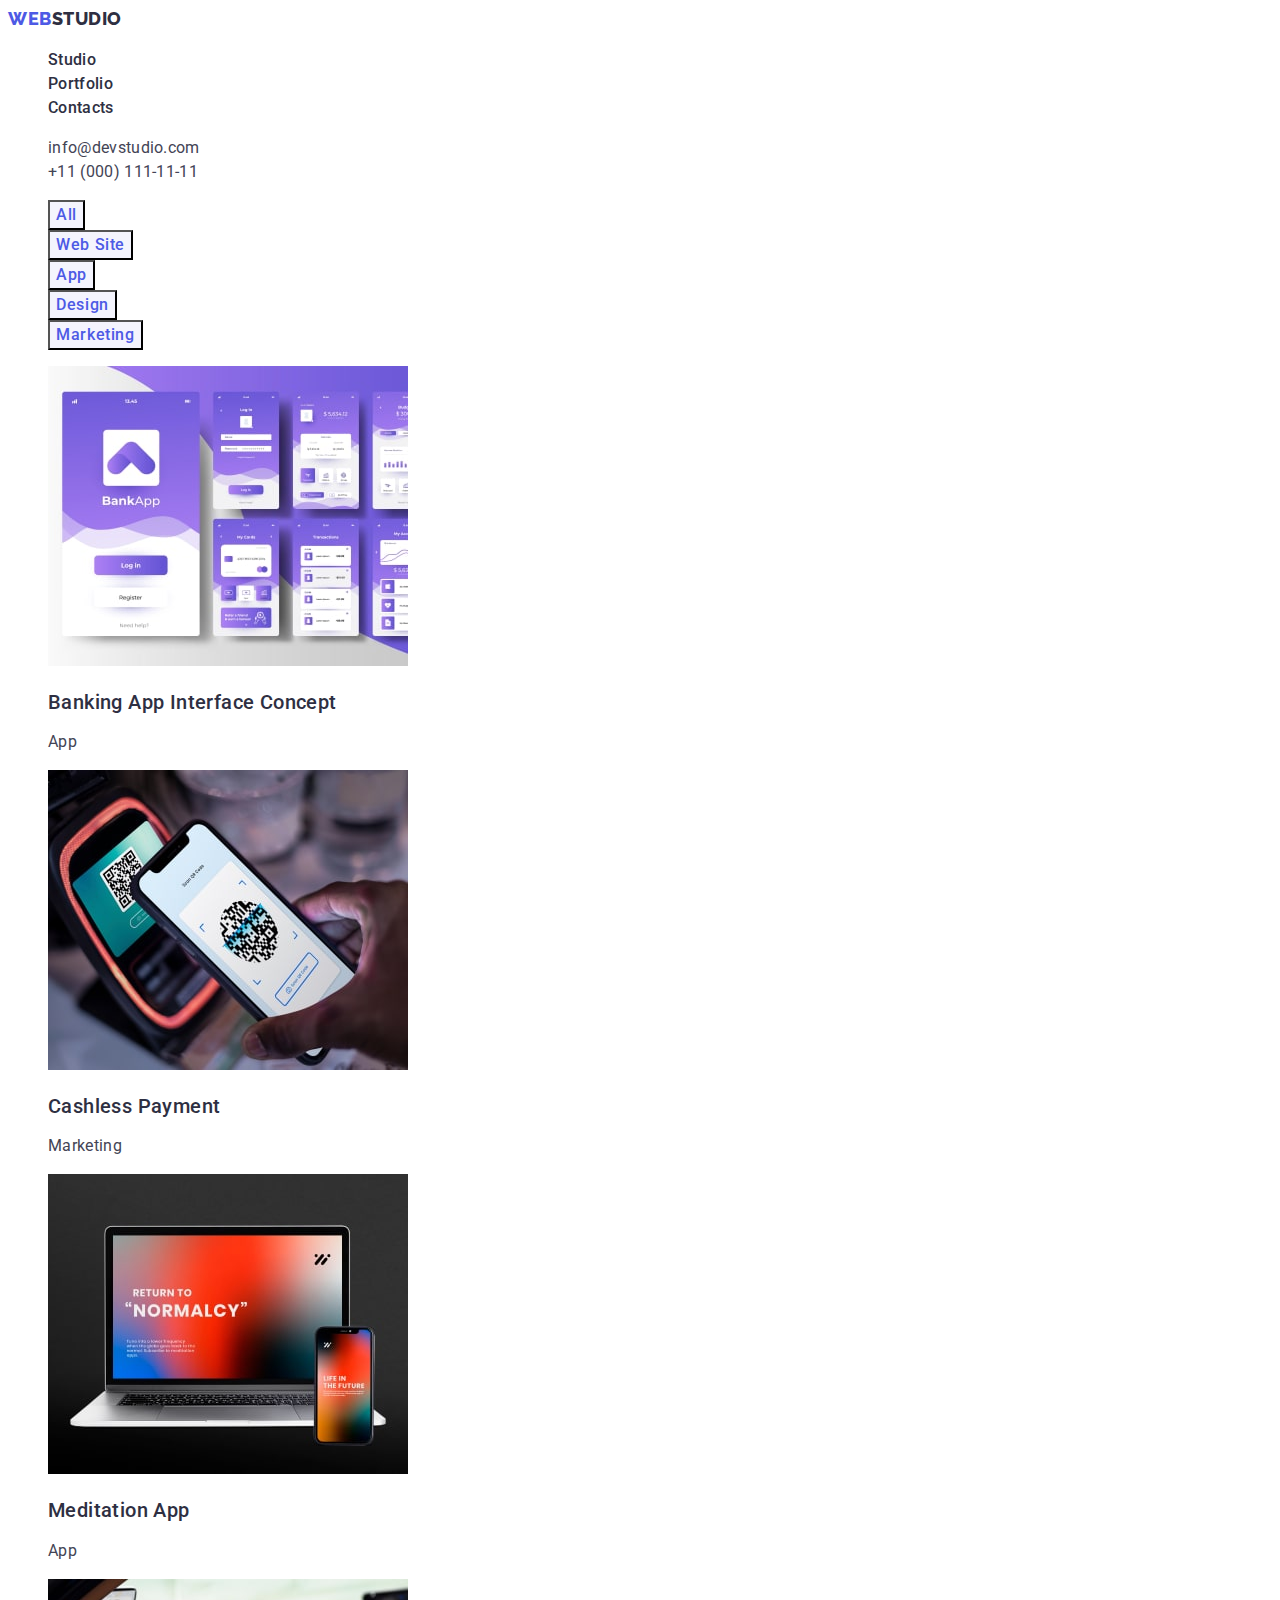
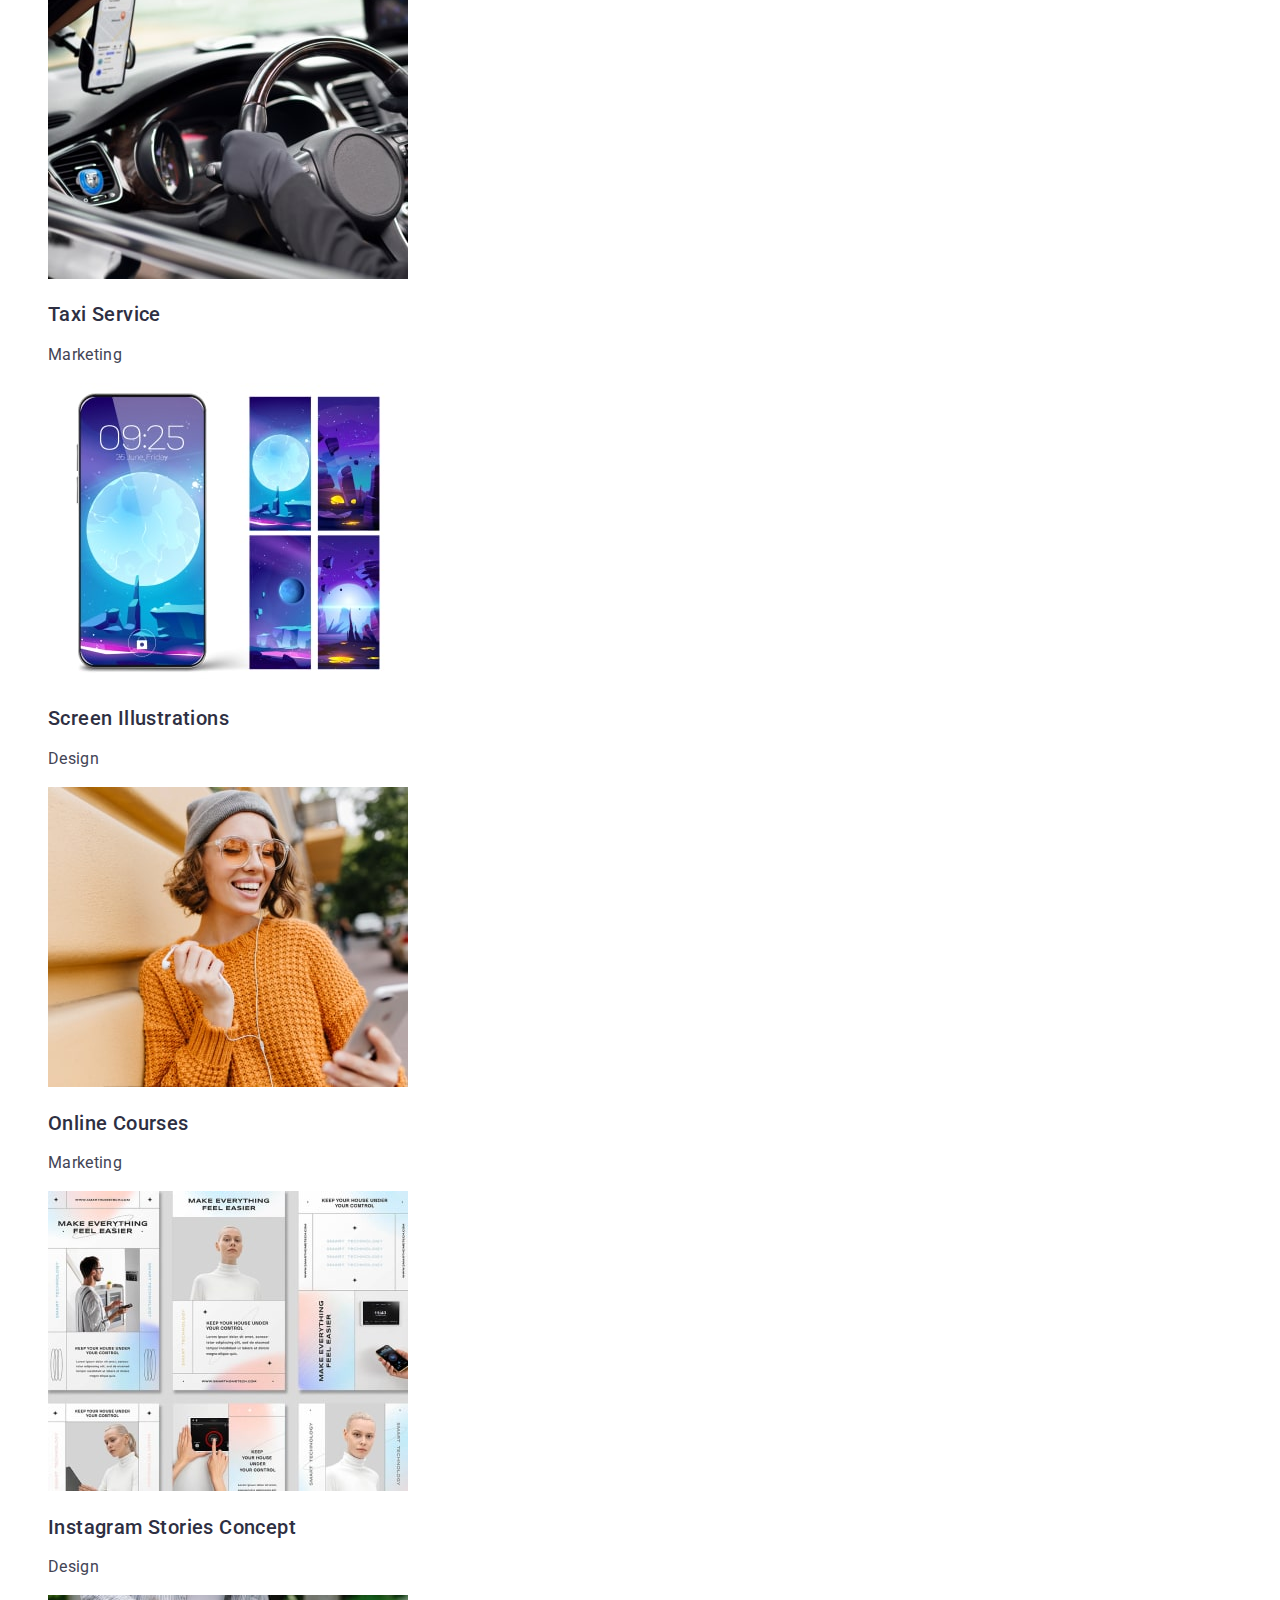
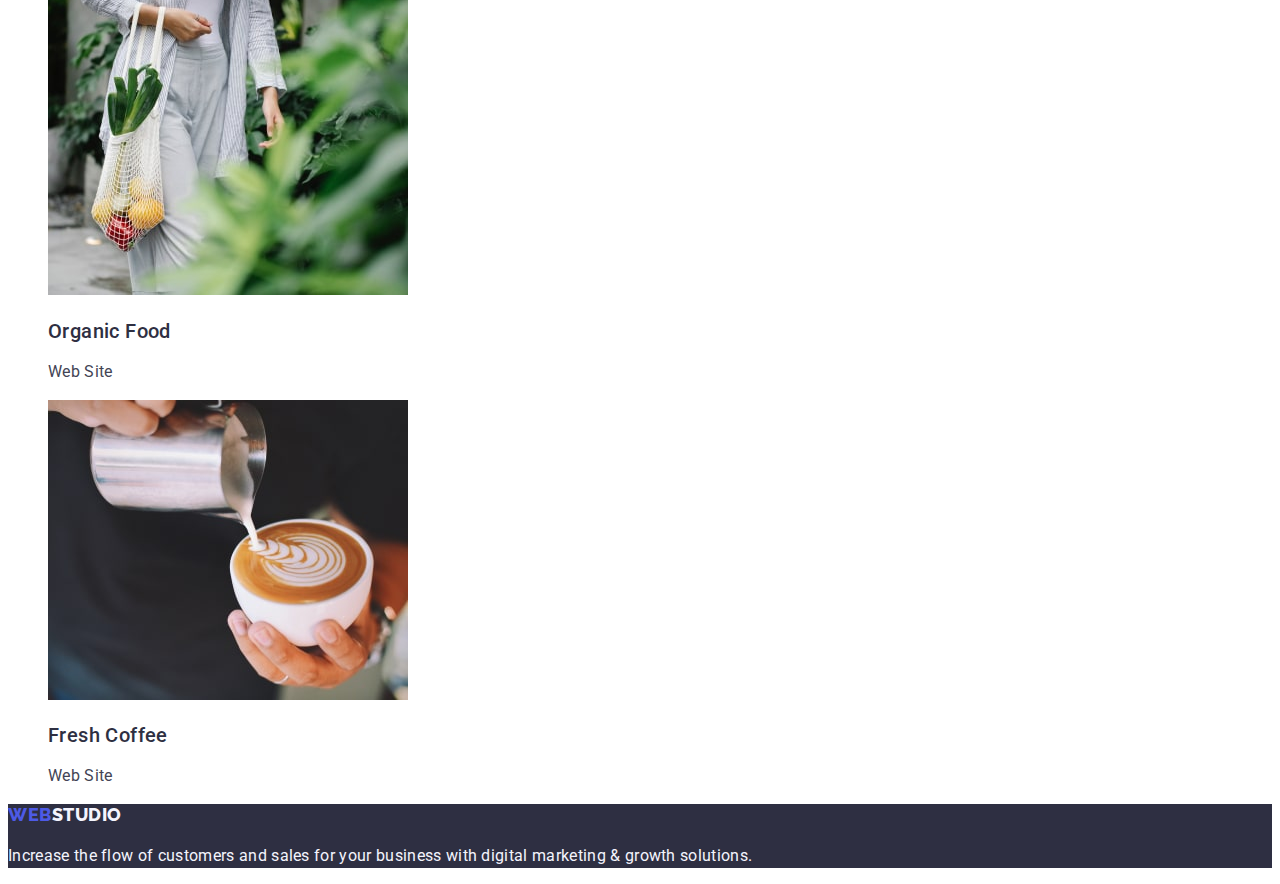
==== portfolio.html @ 84194bb2 "first commit" ====
<!doctype html>
<html lang="en">
<head>
	<meta charset="UTF-8">
	<meta http-equiv="X-UA-Compatible" content="IE=edge">
	<meta name="viewport" content="width=device-width, initial-scale=1.0">
	<title>Portfolio</title>
	<link rel="preconnect" href="https://fonts.googleapis.com">
	<link rel="preconnect" href="https://fonts.gstatic.com" crossorigin>
	<link href="https://fonts.googleapis.com/css2?family=Raleway:wght@800&family=Roboto:wght@400;500;700;900&display=swap"
	      rel="stylesheet">
	<link rel="stylesheet" href="./css/style.css">
</head>
<body>
<header>
	<nav>
		<a class="logo link" href="./index.html">Web<span>Studio</span></a>
		<ul class="site-nav list">
			<li><a class="link" href="./index.html">Studio</a></li>
			<li><a class="link" href="./portfolio.html">Portfolio</a></li>
			<li><a class="link" href="">Contacts</a></li>
		</ul>
	</nav>
	<address class="adr">
		<ul class="site-adr list">
			<li><a class="link" href="mailto:info@devstudio.com">info@devstudio.com</a></li>
			<li><a class="link" href="tel:+110001111111">+11 (000) 111-11-11</a></li>
		</ul>
	</address>
</header>
<main>
	<section class="section">
		<h1 hidden class="hero-title">Portfolio</h1>

		<!--	filter-->
		<ul class="list">
			<li>
				<button class="btn btn-second" type="button">All</button>
			</li>
			<li>
				<button class="btn btn-second" type="button">Web Site</button>
			</li>
			<li>
				<button class="btn btn-second" type="button">App</button>
			</li>
			<li>
				<button class="btn btn-second" type="button">Design</button>

			</li>
			<li>
				<button class="btn btn-second" type="button">Marketing</button>
			</li>
		</ul>

		<ul class="works list">
			<li><a class="item link" href="">
				<img src="./images/portfolio1.jpg" alt="Banking App Interface Concept" width="360">
				<h2 class="works-title space">Banking App Interface Concept</h2>
				<p class="text">App</p></a>
			</li>
			<li><a class="item link" href="">
				<img src="./images/portfolio2.jpg" alt="Cashless Payment" width="360">
				<h2 class="works-title space">Cashless Payment</h2>
				<p class="text">Marketing</p></a>
			</li>
			<li><a class="item link" href="">
				<img src="./images/portfolio3.jpg" alt="Meditation App" width="360">
				<h2 class="works-title space">Meditation App</h2>
				<p class="text">App</p></a>
			</li>
			<li><a class="item link" href="">
				<img src="./images/portfolio4.jpg" alt="Taxi Service" width="360">
				<h2 class="works-title space">Taxi Service</h2>
				<p class="text">Marketing</p></a>
			</li>
			<li><a class="item link" href="">
				<img src="./images/portfolio5.jpg" alt="Screen Illustrations" width="360">
				<h2 class="works-title space">Screen Illustrations</h2>
				<p class="text">Design</p></a>
			</li>
			<li><a class="item link" href="">
				<img src="./images/portfolio6.jpg" alt="Online Courses" width="360">
				<h2 class="works-title space">Online Courses</h2>
				<p class="text">Marketing</p></a>
			</li>
			<li><a class="item link" href="">
				<img src="./images/portfolio7.jpg" alt="Instagram Stories Concept"
			                                      width="360">
				<h2 class="works-title space">Instagram Stories Concept</h2>
				<p class="text">Design</p></a>
			</li>
			<li><a class="item link" href="">
				<img src="./images/portfolio8.jpg" alt="Organic Food" width="360">
				<h2 class="works-title space">Organic Food</h2>
				<p class="text">Web Site</p></a>
			</li>
			<li><a class="item link" href="">
				<img src="./images/portfolio9.jpg" alt="Fresh Coffee" width="360">
				<h2 class="works-title space">Fresh Coffee</h2>
				<p class="text">Web Site</p></a>
			</li>
		</ul>
	</section>
</main>
<footer class="footer">
	<a class="logo link" href="./index.html">Web<span class="footer-text">Studio</span></a>
	<p class="footer-text">
		Increase the flow of customers and sales for your business with digital marketing & growth solutions.
	</p>
</footer>
</body>
</html>
---- css/style.css ----
:root {
    --font-title-color: #2E2F42;
    --font-color: #434455;
    --color-logo: #4d5ae5;
    --color-hover: #404bbf;
    --colot-fon-white: #fff;
    --color-fon: #F4F4FD;
    --color-btn-hover: #404BBF;
}

/*util text-decoration: none*/
.link {
    text-decoration: none;
}

/*util none point*/
.list {
    list-style: none;
}

/*util letter-spacing*/
.space {
    letter-spacing: 0.02em;

}

/*global font, size, color */
body {
    background: #fff;
    font-family: 'Roboto', sans-serif;
    font-weight: 400;
    font-size: 16px;
    line-height: 1.5em;
    color: var(--font-color);
    letter-spacing: 0.02em;

}

/*global button without color*/
.btn {
    font-weight: 500;
    font-size: 16px;
    line-height: 1.5em;
    letter-spacing: 0.04em;
    cursor: pointer;
    font-family: "Roboto", sans-serif
}

/*global section title all*/
.section-title {
    font-weight: 700;
    font-size: 36px;
    line-height: 1.11em;
    color: var(--font-title-color);
    text-align: center;
    text-transform: capitalize
}

/*global h3 about for us, out team, our works*/
.about-title,
.team-title,
.works-title {
    font-weight: 500;
    font-size: 20px;
    line-height: 1.2em;
    color: var(--font-title-color);
}

/*global for p*/
.text {
    font-size: 16px;
    color: var(--font-color);
}

/*logo*/
.logo {
    font-family: 'Raleway', sans-serif;
    font-weight: 800;
    font-size: 18px;
    line-height: 1.17em;
    letter-spacing: 0.03em;
    text-transform: uppercase;
    color: var(--color-logo);
}

.logo span {
    color: var( --font-title-color);
}

/*nav*/
.site-nav a {
    font-weight: 500;
    color: var(--font-title-color);
}

.adr {
    font-style: normal;
}

.site-adr a {
    color: var(--font-color);
}

.site-nav a:hover,
.site-nav a:focus {
    color: var(--color-hover);
}

.site-adr a:hover,
.site-adr a:focus {
    color: var(--color-hover);
}

/*hero*/
.hero {
    background: var(--font-title-color);
}

.hero-title {
    font-weight: 700;
    font-size: 56px;
    line-height: 1.07em;
    color: var(--colot-fon-white);
    text-align: center;
}

/*button color page studio*/
.btn-primary {
    color: var(--colot-fon-white);
    background: var(--color-logo);
}

.btn-primary:hover,
.btn-primary:focus {
    background: var(--color-btn-hover);
}

/*button color page portfolio*/
.btn-second {
    color: var(--color-logo);
    background: var(--color-fon);
}

.btn-second:hover,
.btn-second:focus {
    background: var(--color-btn-hover);
    color: var(--colot-fon-white);
}

/*out team*/
.background {
    background: var(--color-fon);
}

/*footer*/
.footer {
    background: var(--font-title-color);
}

.footer .footer-text {
    color: var(--color-fon);
}
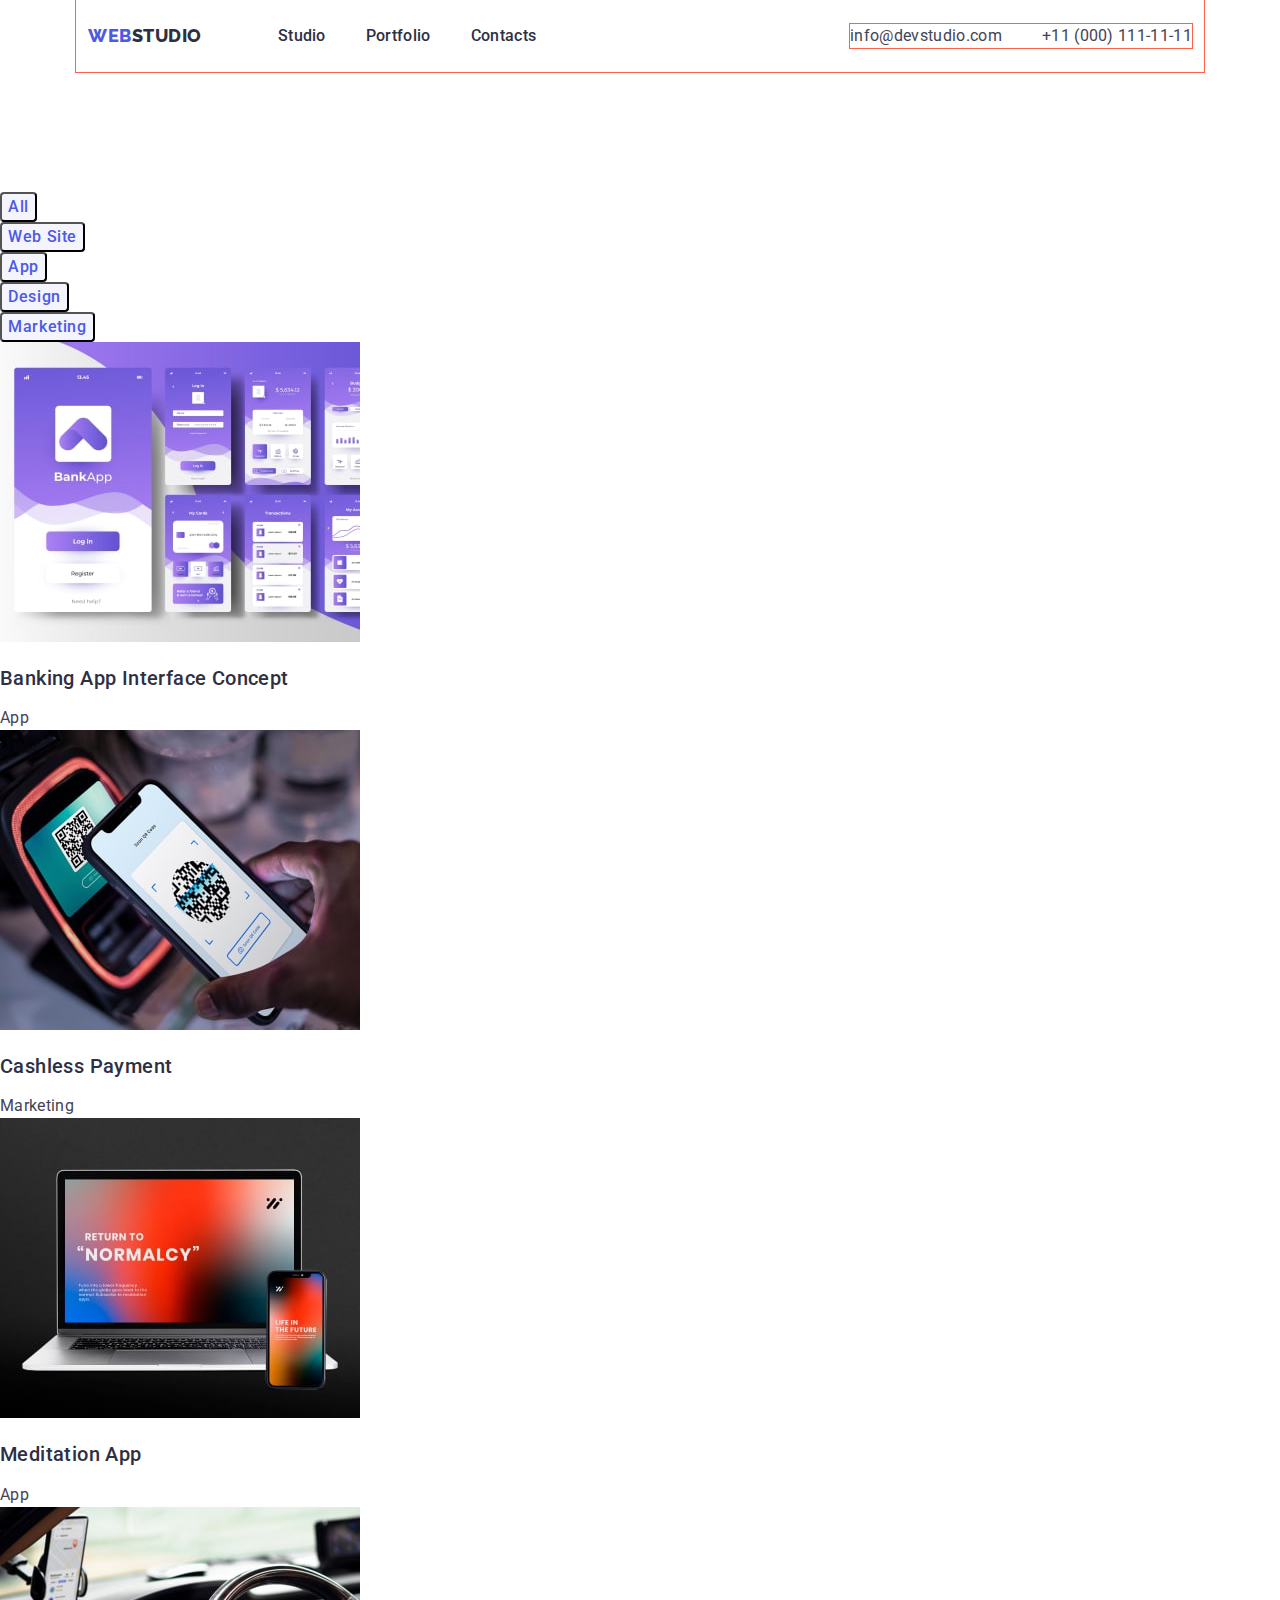
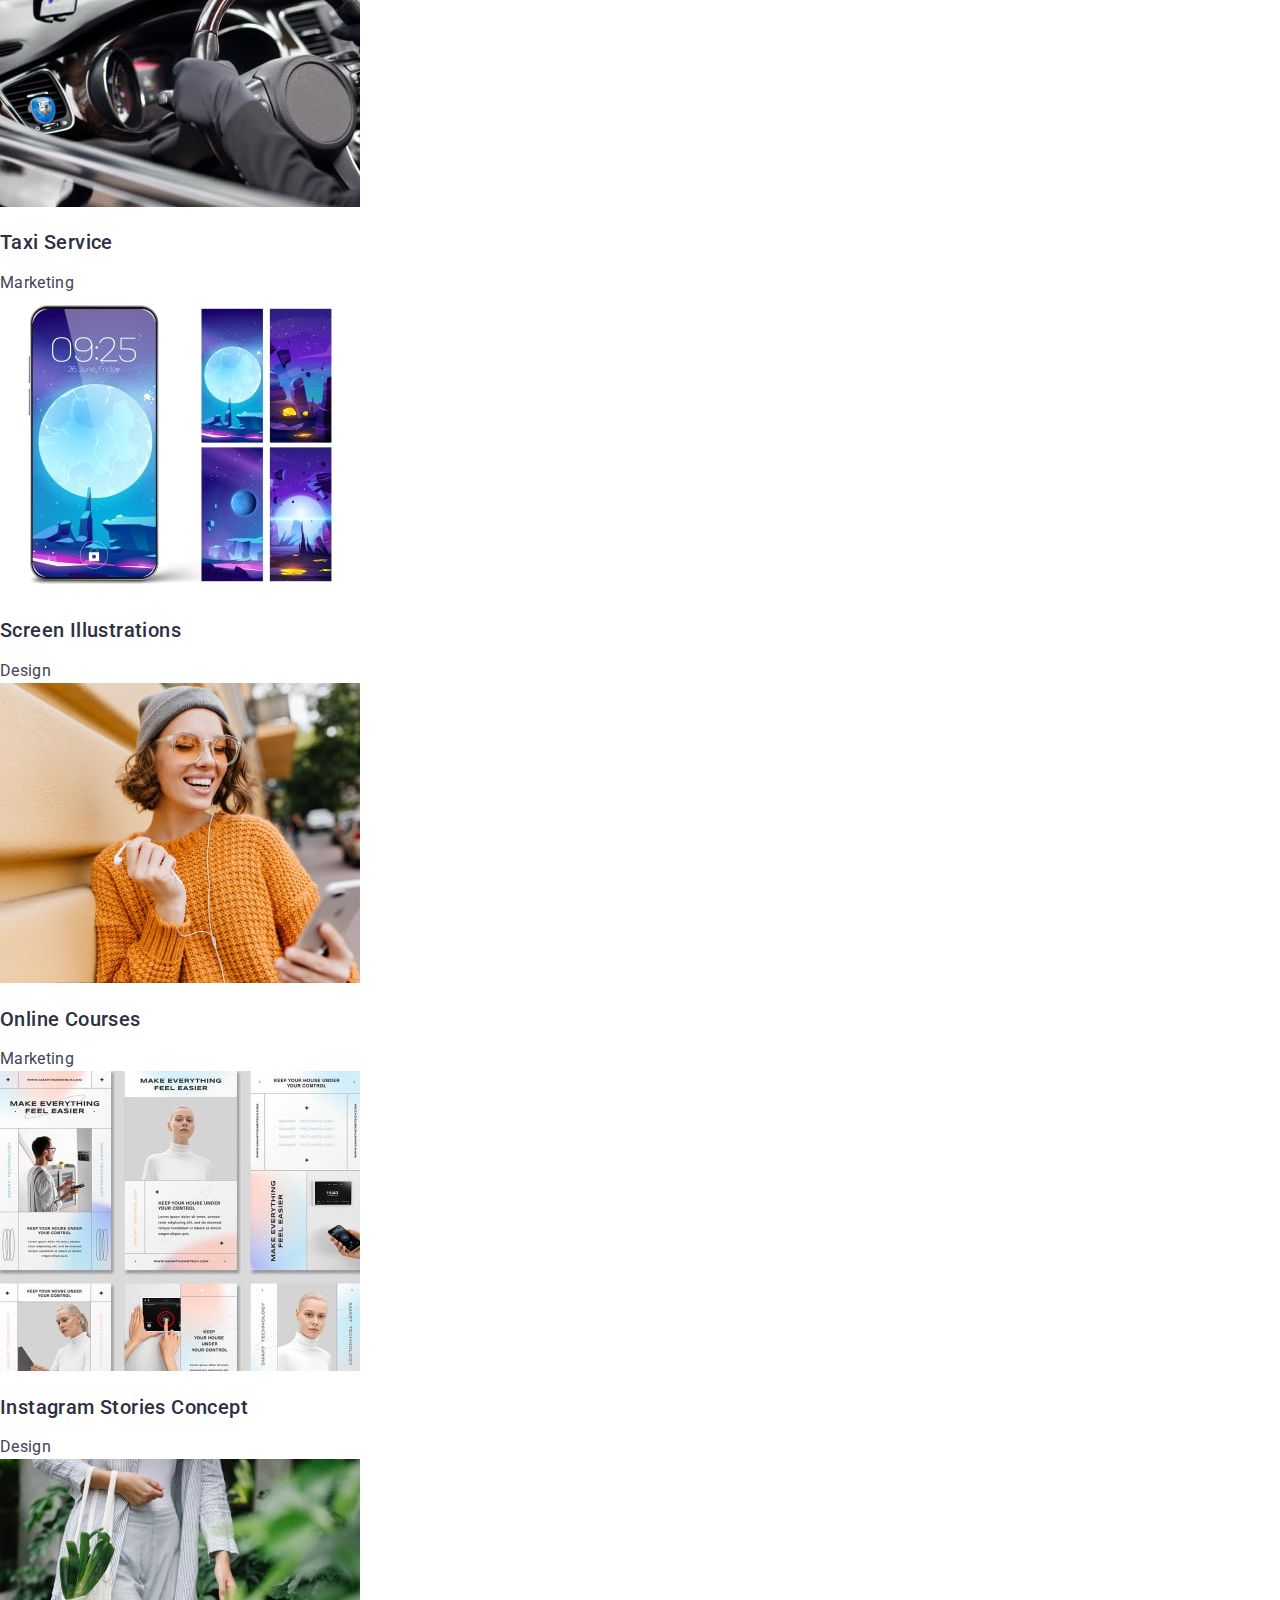
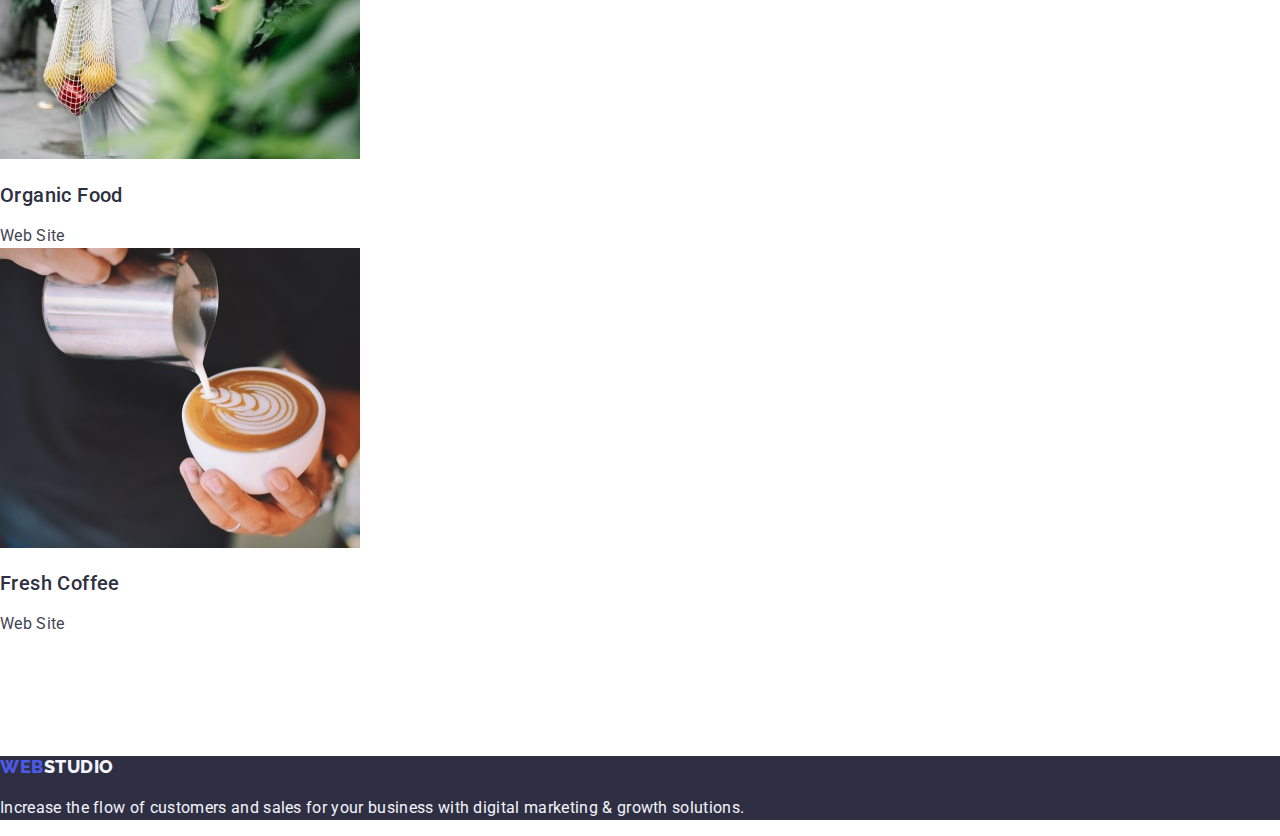
==== commit bbabae48: "created style nav hero and about" ====
--- a/portfolio.html
+++ b/portfolio.html
@@ -7,26 +7,28 @@
 	<title>Portfolio</title>
 	<link rel="preconnect" href="https://fonts.googleapis.com">
 	<link rel="preconnect" href="https://fonts.gstatic.com" crossorigin>
-	<link href="https://fonts.googleapis.com/css2?family=Raleway:wght@800&family=Roboto:wght@400;500;700;900&display=swap"
-	      rel="stylesheet">
+	<link href="https://fonts.googleapis.com/css2?family=Raleway:wght@800&family=Roboto:wght@400;500;700;900&display=swap" rel="stylesheet">
+	<link rel="stylesheet" href=https://cdnjs.cloudflare.com/ajax/libs/modern-normalize/1.1.0/modern-normalize.min.css">
 	<link rel="stylesheet" href="./css/style.css">
 </head>
 <body>
 <header>
-	<nav>
-		<a class="logo link" href="./index.html">Web<span>Studio</span></a>
-		<ul class="site-nav list">
-			<li><a class="link" href="./index.html">Studio</a></li>
-			<li><a class="link" href="./portfolio.html">Portfolio</a></li>
-			<li><a class="link" href="">Contacts</a></li>
-		</ul>
-	</nav>
-	<address class="adr">
-		<ul class="site-adr list">
-			<li><a class="link" href="mailto:info@devstudio.com">info@devstudio.com</a></li>
-			<li><a class="link" href="tel:+110001111111">+11 (000) 111-11-11</a></li>
-		</ul>
-	</address>
+	<div class="container wrapper">
+		<nav class="nav wrapper">
+			<a class="logo link" href="./index.html">Web<span>Studio</span></a>
+			<ul class="site-nav list">
+				<li class="item"><a class="link" href="./index.html">Studio</a></li>
+				<li class="item"><a class="link" href="./portfolio.html">Portfolio</a></li>
+				<li class="item"><a class="link" href="">Contacts</a></li>
+			</ul>
+		</nav>
+		<address class="adr">
+			<ul class="site-adr list">
+				<li class="item"><a class="link" href="mailto:info@devstudio.com">info@devstudio.com</a></li>
+				<li class="item"><a class="link" href="tel:+110001111111">+11 (000) 111-11-11</a></li>
+			</ul>
+		</address>
+	</div>
 </header>
 <main>
 	<section class="section">
--- a/css/style.css
+++ b/css/style.css
@@ -16,6 +16,8 @@
 /*util none point*/
 .list {
     list-style: none;
+    margin: 0;
+    padding: 0;
 }
 
 /*util letter-spacing*/
@@ -26,6 +28,7 @@
 
 /*global font, size, color */
 body {
+    margin: 0;
     background: #fff;
     font-family: 'Roboto', sans-serif;
     font-weight: 400;
@@ -36,8 +39,20 @@
 
 }
 
+/*global container with 1128px*/
+.container {
+    width: 1128px;
+    padding-left: 12px;
+    padding-right: 12px;
+    margin-left: auto;
+    margin-right: auto;
+
+    outline: 1px solid tomato;
+}
+
 /*global button without color*/
 .btn {
+    border-radius: 4px;
     font-weight: 500;
     font-size: 16px;
     line-height: 1.5em;
@@ -46,7 +61,13 @@
     font-family: "Roboto", sans-serif
 }
 
-/*global section title all*/
+/*global section*/
+.section {
+    padding-top: 120px;
+    padding-bottom: 120px;
+}
+
+/*global section title*/
 .section-title {
     font-weight: 700;
     font-size: 36px;
@@ -68,12 +89,25 @@
 
 /*global for p*/
 .text {
+    margin: 0;
     font-size: 16px;
     color: var(--font-color);
 }
 
+.container.wrapper {
+    display: flex;
+    align-items: center;
+    justify-content: space-between;
+}
+
+.nav.wrapper {
+    display: flex;
+    align-items: center;
+}
 /*logo*/
 .logo {
+    margin-right: 76px;
+
     font-family: 'Raleway', sans-serif;
     font-weight: 800;
     font-size: 18px;
@@ -88,13 +122,44 @@
 }
 
 /*nav*/
+.site-nav {
+    display: flex;
+}
+
+.site-nav .item {
+    margin-right: 40px;
+    display: inline-block;
+}
+
+.site-nav .item:last-child {
+    margin-right: 0;
+
+}
+
 .site-nav a {
+    display: block;
+    padding-top: 24px;
+    padding-bottom: 24px;
     font-weight: 500;
     color: var(--font-title-color);
 }
 
 .adr {
     font-style: normal;
+}
+
+.site-adr {
+    display: flex;
+
+    outline: 1px solid tomato;
+}
+
+.site-adr .item {
+    margin-right: 40px;
+}
+
+.site-adr .item:last-child {
+    margin-right: 0;
 }
 
 .site-adr a {
@@ -114,18 +179,22 @@
 /*hero*/
 .hero {
     background: var(--font-title-color);
+    text-align: center;
 }
 
 .hero-title {
+    margin-top: 0;
+    margin-bottom: 48px;
     font-weight: 700;
     font-size: 56px;
     line-height: 1.07em;
     color: var(--colot-fon-white);
-    text-align: center;
 }
 
 /*button color page studio*/
 .btn-primary {
+    padding: 16px 32px;
+    border: 1px solid transparent;
     color: var(--colot-fon-white);
     background: var(--color-logo);
 }
@@ -147,6 +216,25 @@
     color: var(--colot-fon-white);
 }
 
+/*about list*/
+.about {
+    display: flex;
+}
+
+.about-title {
+    margin-top: 0;
+    margin-bottom: 8px;
+}
+
+.about .item {
+    width: calc((100% - 72px) / 4);
+    margin-right: 24px;
+}
+
+.about .item:last-child {
+    margin-right: 0;
+}
+
 /*out team*/
 .background {
     background: var(--color-fon);
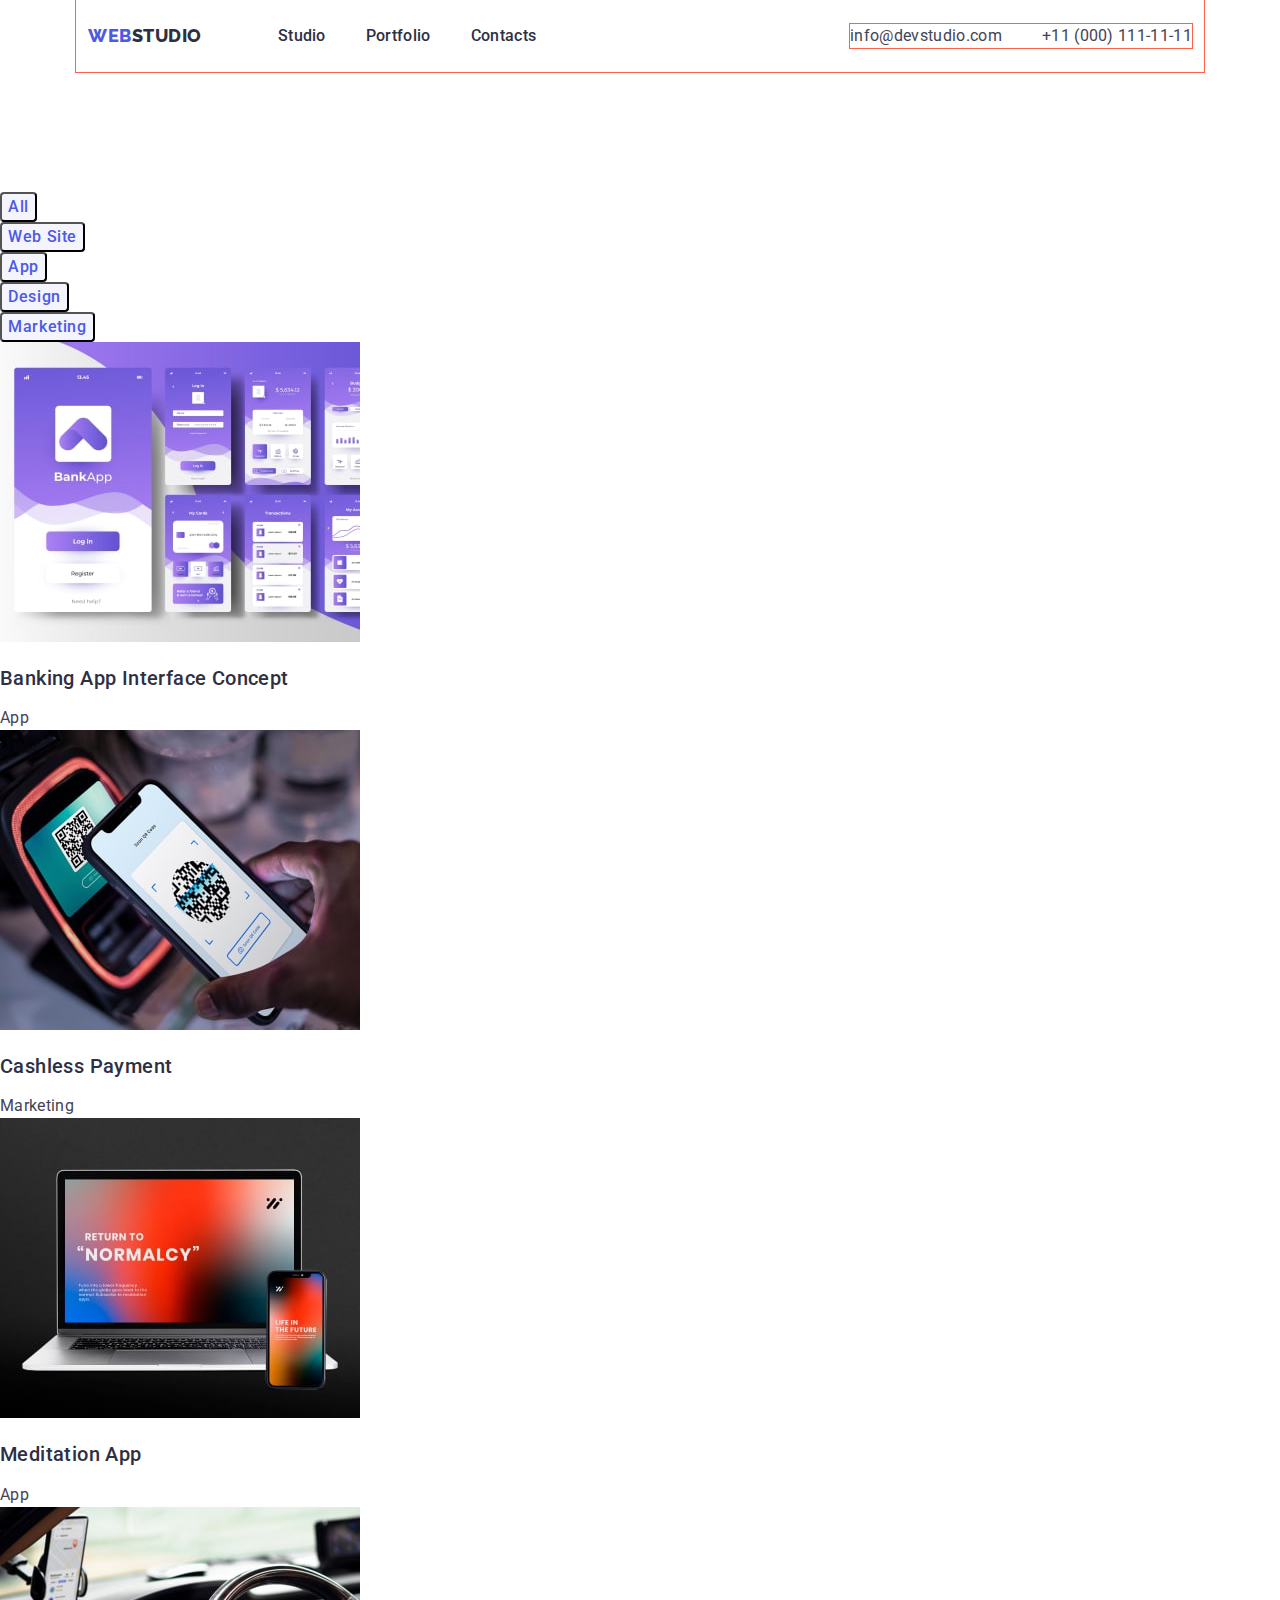
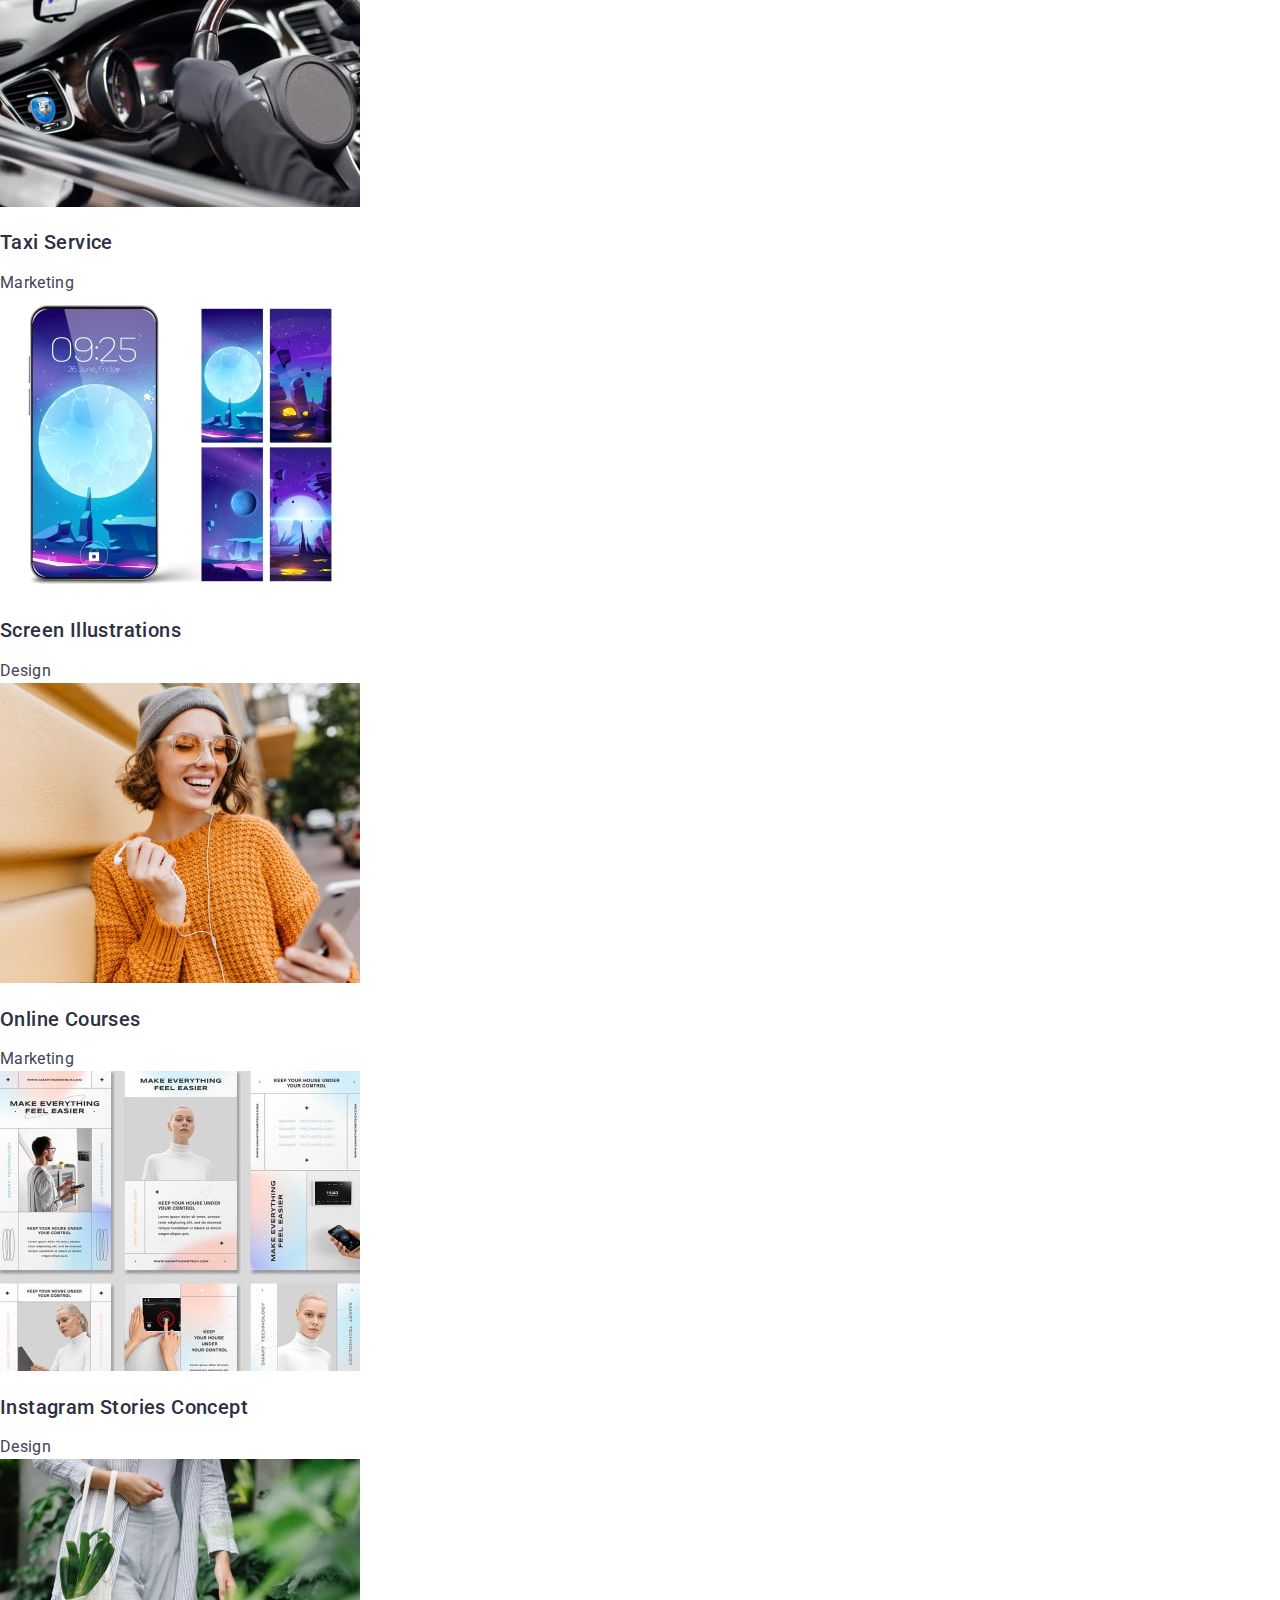
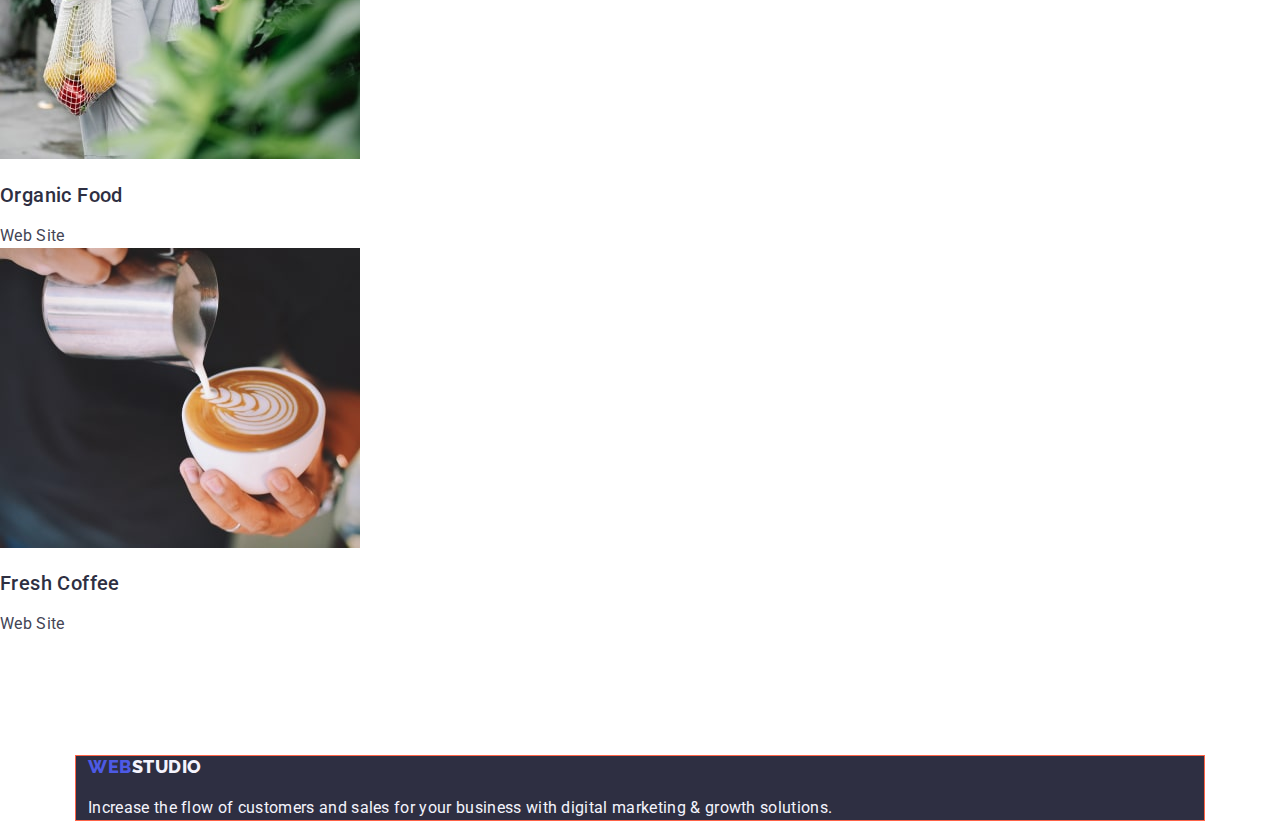
==== commit b7da5c58: "style projecr and our team" ====
--- a/portfolio.html
+++ b/portfolio.html
@@ -104,7 +104,7 @@
 		</ul>
 	</section>
 </main>
-<footer class="footer">
+<footer class="footer container">
 	<a class="logo link" href="./index.html">Web<span class="footer-text">Studio</span></a>
 	<p class="footer-text">
 		Increase the flow of customers and sales for your business with digital marketing & growth solutions.
--- a/css/style.css
+++ b/css/style.css
@@ -39,6 +39,12 @@
 
 }
 
+/*global section*/
+.section {
+    padding-top: 120px;
+    padding-bottom: 120px;
+}
+
 /*global container with 1128px*/
 .container {
     width: 1128px;
@@ -61,14 +67,11 @@
     font-family: "Roboto", sans-serif
 }
 
-/*global section*/
-.section {
-    padding-top: 120px;
-    padding-bottom: 120px;
-}
-
 /*global section title*/
 .section-title {
+    margin-top: 0;
+    margin-bottom: 72px;
+    padding: 0;
     font-weight: 700;
     font-size: 36px;
     line-height: 1.11em;
@@ -235,11 +238,54 @@
     margin-right: 0;
 }
 
+.project {
+    display: flex;
+}
+
+.project .img {
+    display: block;
+}
+
+.project .item {
+    margin-right: 24px;
+
+}
+
+.project .item:last-child {
+    margin-right: 0;
+}
+
 /*out team*/
 .background {
     background: var(--color-fon);
 }
 
+.team {
+    display: flex;
+}
+
+.team .img {
+    display: block;
+    margin-bottom: 32px;
+}
+
+.team .item {
+    margin-right: 24px;
+}
+
+.team-title {
+    margin-top: 0;
+    margin-bottom: 8px;
+}
+.item-wrap {
+    text-align: center;
+    width: 232px;
+    margin-left: auto;
+    margin-right: auto;
+    margin-bottom: 32px;
+}
+
+
 /*footer*/
 .footer {
     background: var(--font-title-color);
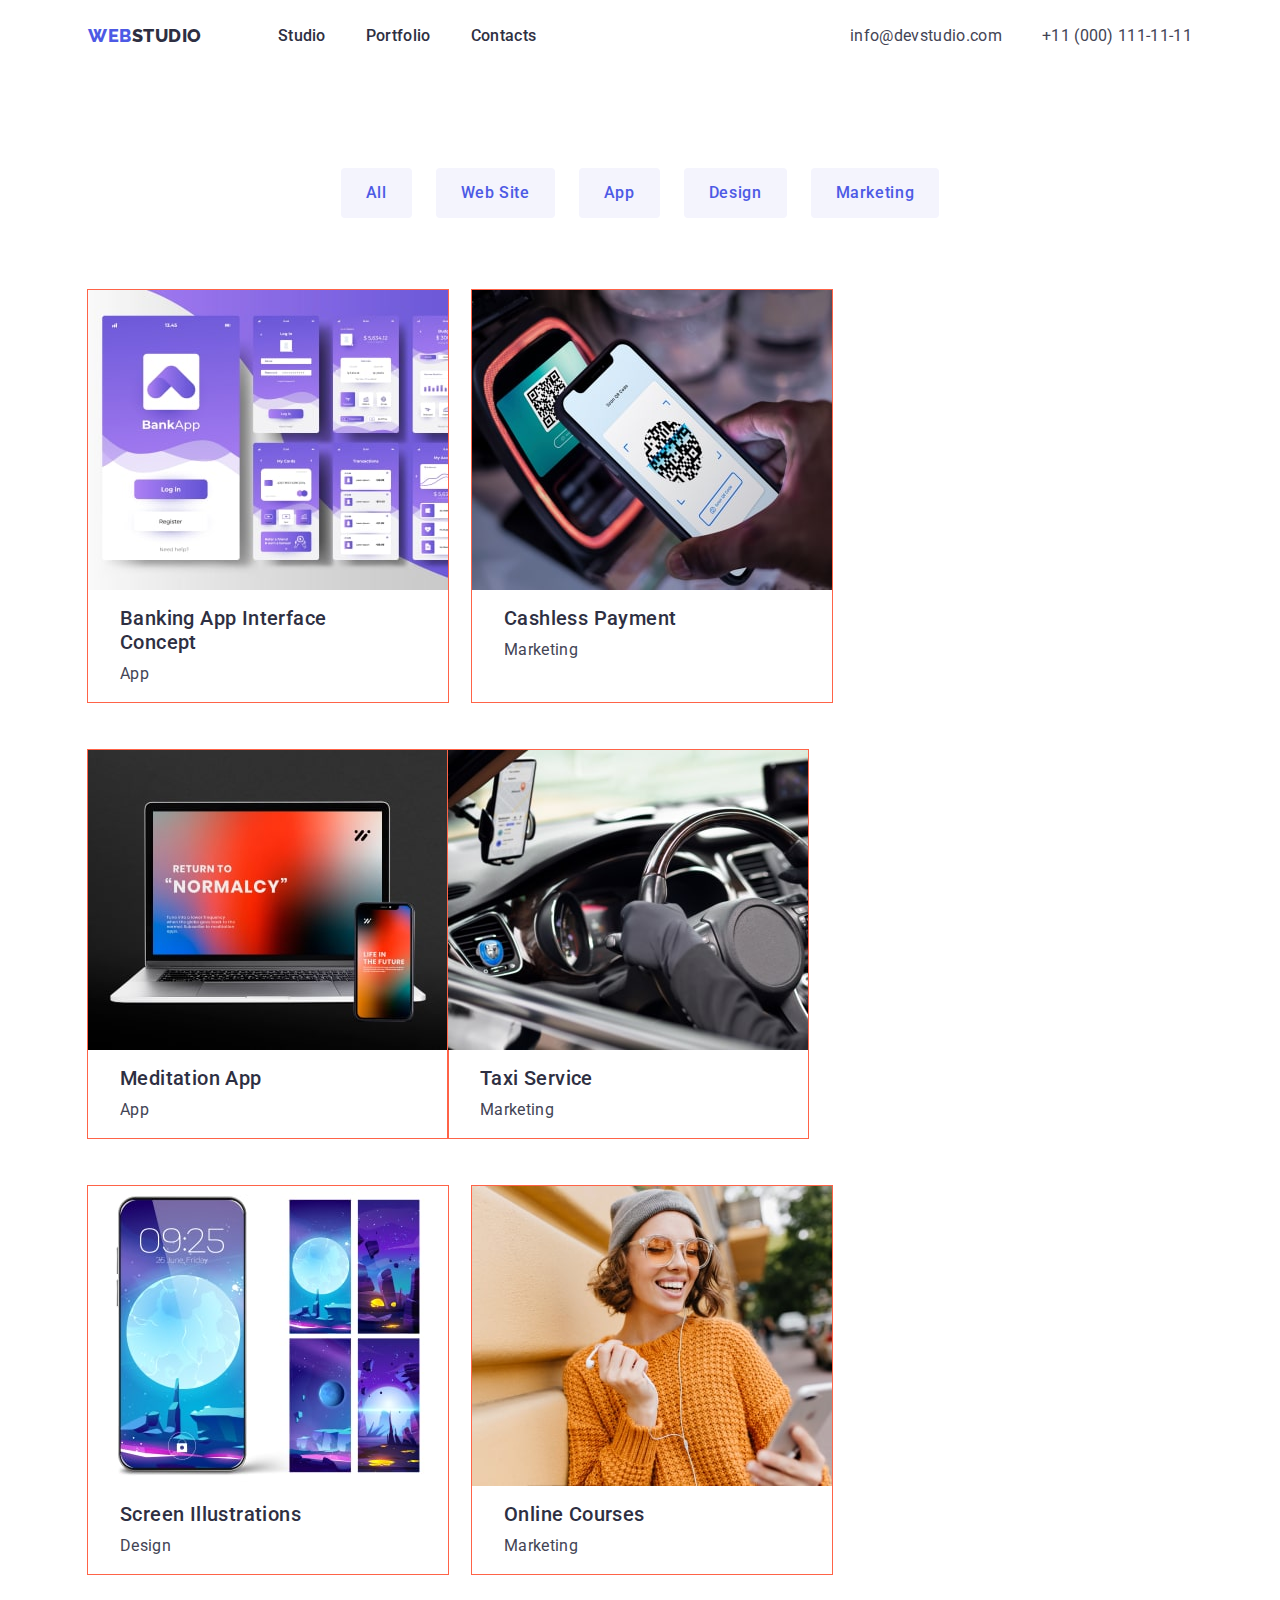
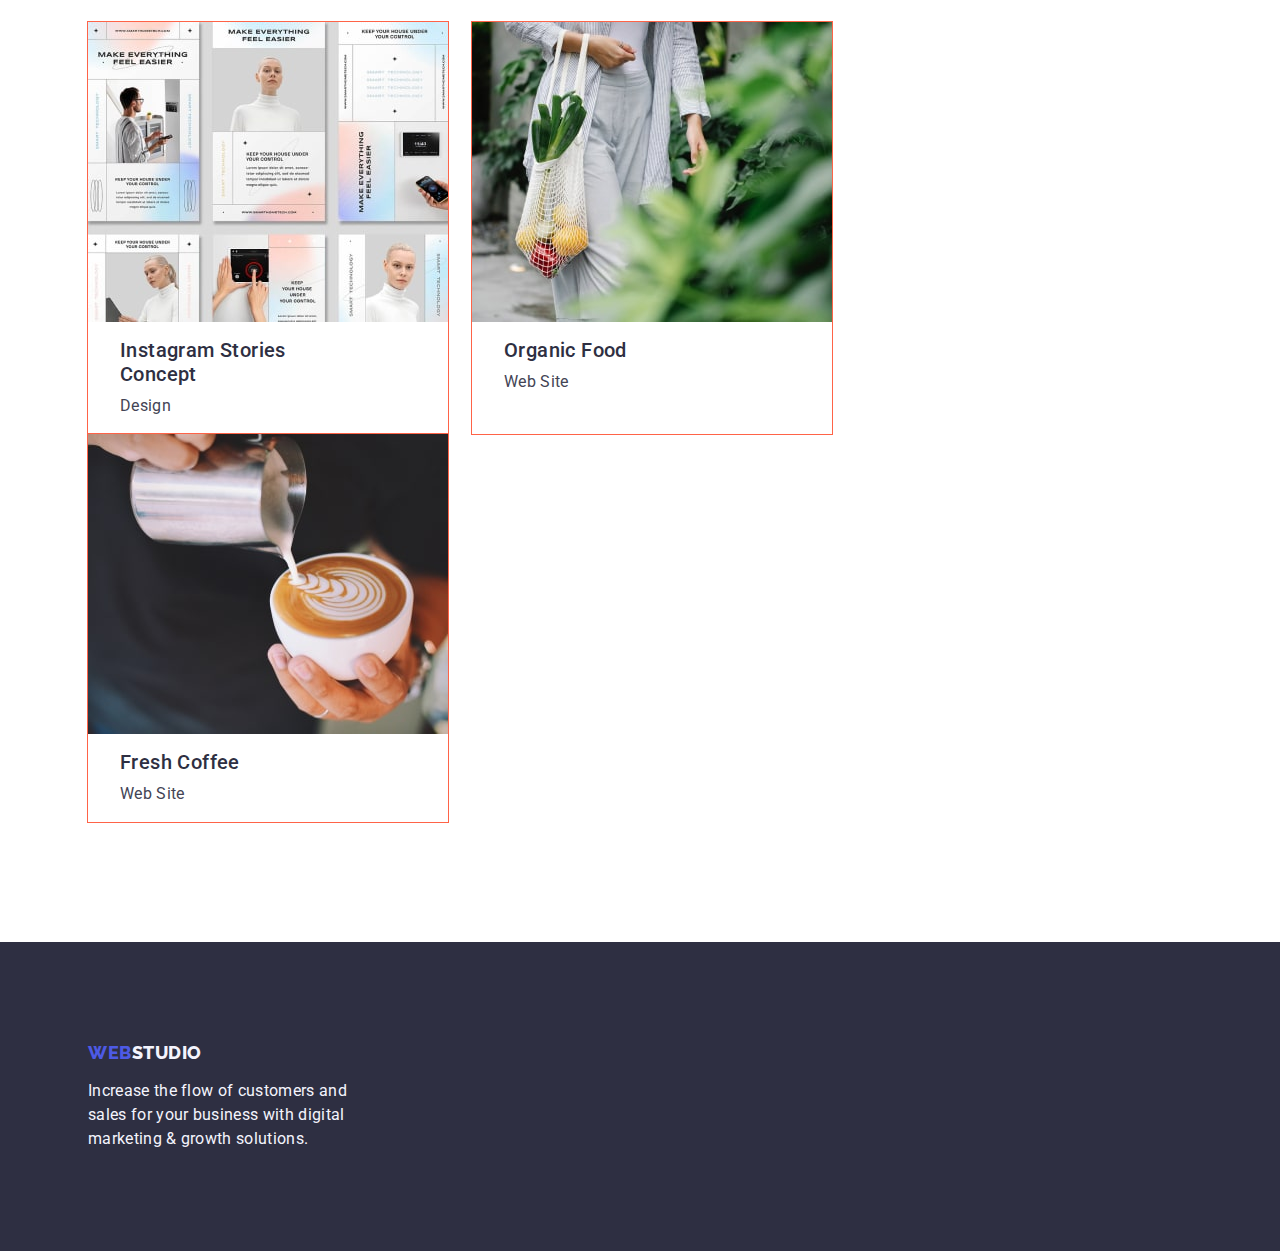
==== commit c4a7a3ae: "created style portfolio" ====
--- a/portfolio.html
+++ b/portfolio.html
@@ -7,7 +7,8 @@
 	<title>Portfolio</title>
 	<link rel="preconnect" href="https://fonts.googleapis.com">
 	<link rel="preconnect" href="https://fonts.gstatic.com" crossorigin>
-	<link href="https://fonts.googleapis.com/css2?family=Raleway:wght@800&family=Roboto:wght@400;500;700;900&display=swap" rel="stylesheet">
+	<link href="https://fonts.googleapis.com/css2?family=Raleway:wght@800&family=Roboto:wght@400;500;700;900&display=swap"
+	      rel="stylesheet">
 	<link rel="stylesheet" href=https://cdnjs.cloudflare.com/ajax/libs/modern-normalize/1.1.0/modern-normalize.min.css">
 	<link rel="stylesheet" href="./css/style.css">
 </head>
@@ -32,83 +33,114 @@
 </header>
 <main>
 	<section class="section">
-		<h1 hidden class="hero-title">Portfolio</h1>
+		<div class="container">
+			<h1 hidden class="hero-title">Portfolio</h1>
 
-		<!--	filter-->
-		<ul class="list">
-			<li>
-				<button class="btn btn-second" type="button">All</button>
-			</li>
-			<li>
-				<button class="btn btn-second" type="button">Web Site</button>
-			</li>
-			<li>
-				<button class="btn btn-second" type="button">App</button>
-			</li>
-			<li>
-				<button class="btn btn-second" type="button">Design</button>
+			<!--	filter-->
+			<ul class="filter list">
+				<li class="item">
+					<button class="btn btn-second" type="button">All</button>
+				</li>
+				<li class="item">
+					<button class="btn btn-second" type="button">Web Site</button>
+				</li>
+				<li class="item">
+					<button class="btn btn-second" type="button">App</button>
+				</li>
+				<li class="item">
+					<button class="btn btn-second" type="button">Design</button>
 
-			</li>
-			<li>
-				<button class="btn btn-second" type="button">Marketing</button>
-			</li>
-		</ul>
+				</li>
+				<li class="item">
+					<button class="btn btn-second" type="button">Marketing</button>
+				</li>
+			</ul>
 
-		<ul class="works list">
-			<li><a class="item link" href="">
-				<img src="./images/portfolio1.jpg" alt="Banking App Interface Concept" width="360">
-				<h2 class="works-title space">Banking App Interface Concept</h2>
-				<p class="text">App</p></a>
-			</li>
-			<li><a class="item link" href="">
-				<img src="./images/portfolio2.jpg" alt="Cashless Payment" width="360">
-				<h2 class="works-title space">Cashless Payment</h2>
-				<p class="text">Marketing</p></a>
-			</li>
-			<li><a class="item link" href="">
-				<img src="./images/portfolio3.jpg" alt="Meditation App" width="360">
-				<h2 class="works-title space">Meditation App</h2>
-				<p class="text">App</p></a>
-			</li>
-			<li><a class="item link" href="">
-				<img src="./images/portfolio4.jpg" alt="Taxi Service" width="360">
-				<h2 class="works-title space">Taxi Service</h2>
-				<p class="text">Marketing</p></a>
-			</li>
-			<li><a class="item link" href="">
-				<img src="./images/portfolio5.jpg" alt="Screen Illustrations" width="360">
-				<h2 class="works-title space">Screen Illustrations</h2>
-				<p class="text">Design</p></a>
-			</li>
-			<li><a class="item link" href="">
-				<img src="./images/portfolio6.jpg" alt="Online Courses" width="360">
-				<h2 class="works-title space">Online Courses</h2>
-				<p class="text">Marketing</p></a>
-			</li>
-			<li><a class="item link" href="">
-				<img src="./images/portfolio7.jpg" alt="Instagram Stories Concept"
-			                                      width="360">
-				<h2 class="works-title space">Instagram Stories Concept</h2>
-				<p class="text">Design</p></a>
-			</li>
-			<li><a class="item link" href="">
-				<img src="./images/portfolio8.jpg" alt="Organic Food" width="360">
-				<h2 class="works-title space">Organic Food</h2>
-				<p class="text">Web Site</p></a>
-			</li>
-			<li><a class="item link" href="">
-				<img src="./images/portfolio9.jpg" alt="Fresh Coffee" width="360">
-				<h2 class="works-title space">Fresh Coffee</h2>
-				<p class="text">Web Site</p></a>
-			</li>
-		</ul>
+			<ul class="works list">
+				<li class="work-item"><a class="item link" href="">
+					<img class="img" src="./images/portfolio1.jpg" alt="Banking App Interface Concept" width="360">
+					<div class="wrap">
+						<h2 class="works-title space">Banking App Interface Concept</h2>
+						<p class="text">App</p>
+					</div>
+				</a>
+				</li>
+				<li class="work-item"><a class="item link" href="">
+					<img class="img" src="./images/portfolio2.jpg" alt="Cashless Payment" width="360">
+					<div class="wrap">
+						<h2 class="works-title space">Cashless Payment</h2>
+						<p class="text">Marketing</p>
+					</div>
+				</a>
+				</li>
+				<li class="work-item"><a class="item link" href="">
+					<img class="img" src="./images/portfolio3.jpg" alt="Meditation App" width="360">
+					<div class="wrap">
+						<h2 class="works-title space">Meditation App</h2>
+						<p class="text">App</p>
+					</div>
+				</a>
+				</li>
+				<li class="work-item"><a class="item link" href="">
+					<img class="img" src="./images/portfolio4.jpg" alt="Taxi Service" width="360">
+					<div class="wrap">
+						<h2 class="works-title space">Taxi Service</h2>
+						<p class="text">Marketing</p>
+					</div>
+				</a>
+				</li>
+				<li class="work-item"><a class="item link" href="">
+					<img class="img" src="./images/portfolio5.jpg" alt="Screen Illustrations" width="360">
+					<div class="wrap">
+						<h2 class="works-title space">Screen Illustrations</h2>
+						<p class="text">Design</p>
+					</div>
+				</a>
+				</li>
+				<li class="work-item"><a class="item link" href="">
+					<img class="img" src="./images/portfolio6.jpg" alt="Online Courses" width="360">
+					<div class="wrap">
+						<h2 class="works-title space">Online Courses</h2>
+						<p class="text">Marketing</p>
+					</div>
+				</a>
+				</li>
+				<li class="work-item"><a class="item link" href="">
+					<img class="img" src="./images/portfolio7.jpg" alt="Instagram Stories Concept"
+					     width="360">
+					<div class="wrap">
+						<h2 class="works-title space">Instagram Stories Concept</h2>
+						<p class="text">Design</p>
+					</div>
+				</a>
+				</li>
+				<li class="work-item"><a class="item link" href="">
+					<img class="img" src="./images/portfolio8.jpg" alt="Organic Food" width="360">
+					<div class="wrap">
+						<h2 class="works-title space">Organic Food</h2>
+						<p class="text">Web Site</p>
+					</div>
+				</a>
+				</li>
+				<li class="work-item"><a class="item link" href="">
+					<img class="img" src="./images/portfolio9.jpg" alt="Fresh Coffee" width="360">
+					<div class="wrap">
+						<h2 class="works-title space">Fresh Coffee</h2>
+						<p class="text">Web Site</p>
+					</div>
+				</a>
+				</li>
+			</ul>
+		</div>
 	</section>
 </main>
-<footer class="footer container">
-	<a class="logo link" href="./index.html">Web<span class="footer-text">Studio</span></a>
-	<p class="footer-text">
-		Increase the flow of customers and sales for your business with digital marketing & growth solutions.
-	</p>
+<footer class="footer ">
+	<div class="footer-wrap container">
+		<a class="logo link" href="./index.html">Web<span class="footer-text">Studio</span></a>
+		<p class="footer-text text">
+			Increase the flow of customers and sales for your business with digital marketing & growth solutions.
+		</p>
+	</div>
 </footer>
 </body>
 </html>--- a/css/style.css
+++ b/css/style.css
@@ -23,7 +23,6 @@
 /*util letter-spacing*/
 .space {
     letter-spacing: 0.02em;
-
 }
 
 /*global font, size, color */
@@ -40,8 +39,11 @@
 }
 
 /*global section*/
+.section.first {
+    padding-top: 120px;
+}
+
 .section {
-    padding-top: 120px;
     padding-bottom: 120px;
 }
 
@@ -53,7 +55,7 @@
     margin-left: auto;
     margin-right: auto;
 
-    outline: 1px solid tomato;
+    /*outline: 1px solid tomato;*/
 }
 
 /*global button without color*/
@@ -107,6 +109,7 @@
     display: flex;
     align-items: center;
 }
+
 /*logo*/
 .logo {
     margin-right: 76px;
@@ -121,7 +124,7 @@
 }
 
 .logo span {
-    color: var( --font-title-color);
+    color: var(--font-title-color);
 }
 
 /*nav*/
@@ -153,8 +156,6 @@
 
 .site-adr {
     display: flex;
-
-    outline: 1px solid tomato;
 }
 
 .site-adr .item {
@@ -209,6 +210,8 @@
 
 /*button color page portfolio*/
 .btn-second {
+    padding: 12px 24px;
+    border: 1px solid transparent;
     color: var(--color-logo);
     background: var(--color-fon);
 }
@@ -277,7 +280,8 @@
     margin-top: 0;
     margin-bottom: 8px;
 }
-.item-wrap {
+
+.team .wrap {
     text-align: center;
     width: 232px;
     margin-left: auto;
@@ -285,12 +289,77 @@
     margin-bottom: 32px;
 }
 
-
-/*footer*/
+/** footer*/
 .footer {
     background: var(--font-title-color);
 }
 
+.footer-wrap {
+    padding-top: 100px;
+    padding-bottom: 100px;
+}
+
 .footer .footer-text {
     color: var(--color-fon);
+}
+
+.footer a {
+    display: block;
+    margin-right: 0;
+    margin-bottom: 16px;
+}
+
+.footer-text {
+    width: 264px;
+}
+
+/*portfolio*/
+.filter {
+    display: flex;
+    justify-content: center;
+    padding-top: 96px;
+    padding-bottom: 72px;
+}
+
+.filter .item {
+    margin-right: 24px;
+}
+
+.filter .item:last-child {
+    margin-right: 0;
+}
+
+.works {
+    display: flex;
+    flex-wrap: wrap;
+}
+
+.work-item {
+    margin-right: 24px;
+    margin-bottom: 48px;
+
+    outline: 1px solid tomato;
+}
+
+.work-item:nth-child(n + 7) {
+    margin-bottom: 0;
+}
+
+.work-item:nth-child(3n + 3) {
+    margin-right: 0;
+}
+
+.works .img {
+    display: block;
+}
+
+.works .wrap {
+    padding: 16px 32px;
+    max-width: 296px;
+}
+
+.works-title {
+    margin-top: 0;
+    margin-bottom: 8px;
+
 }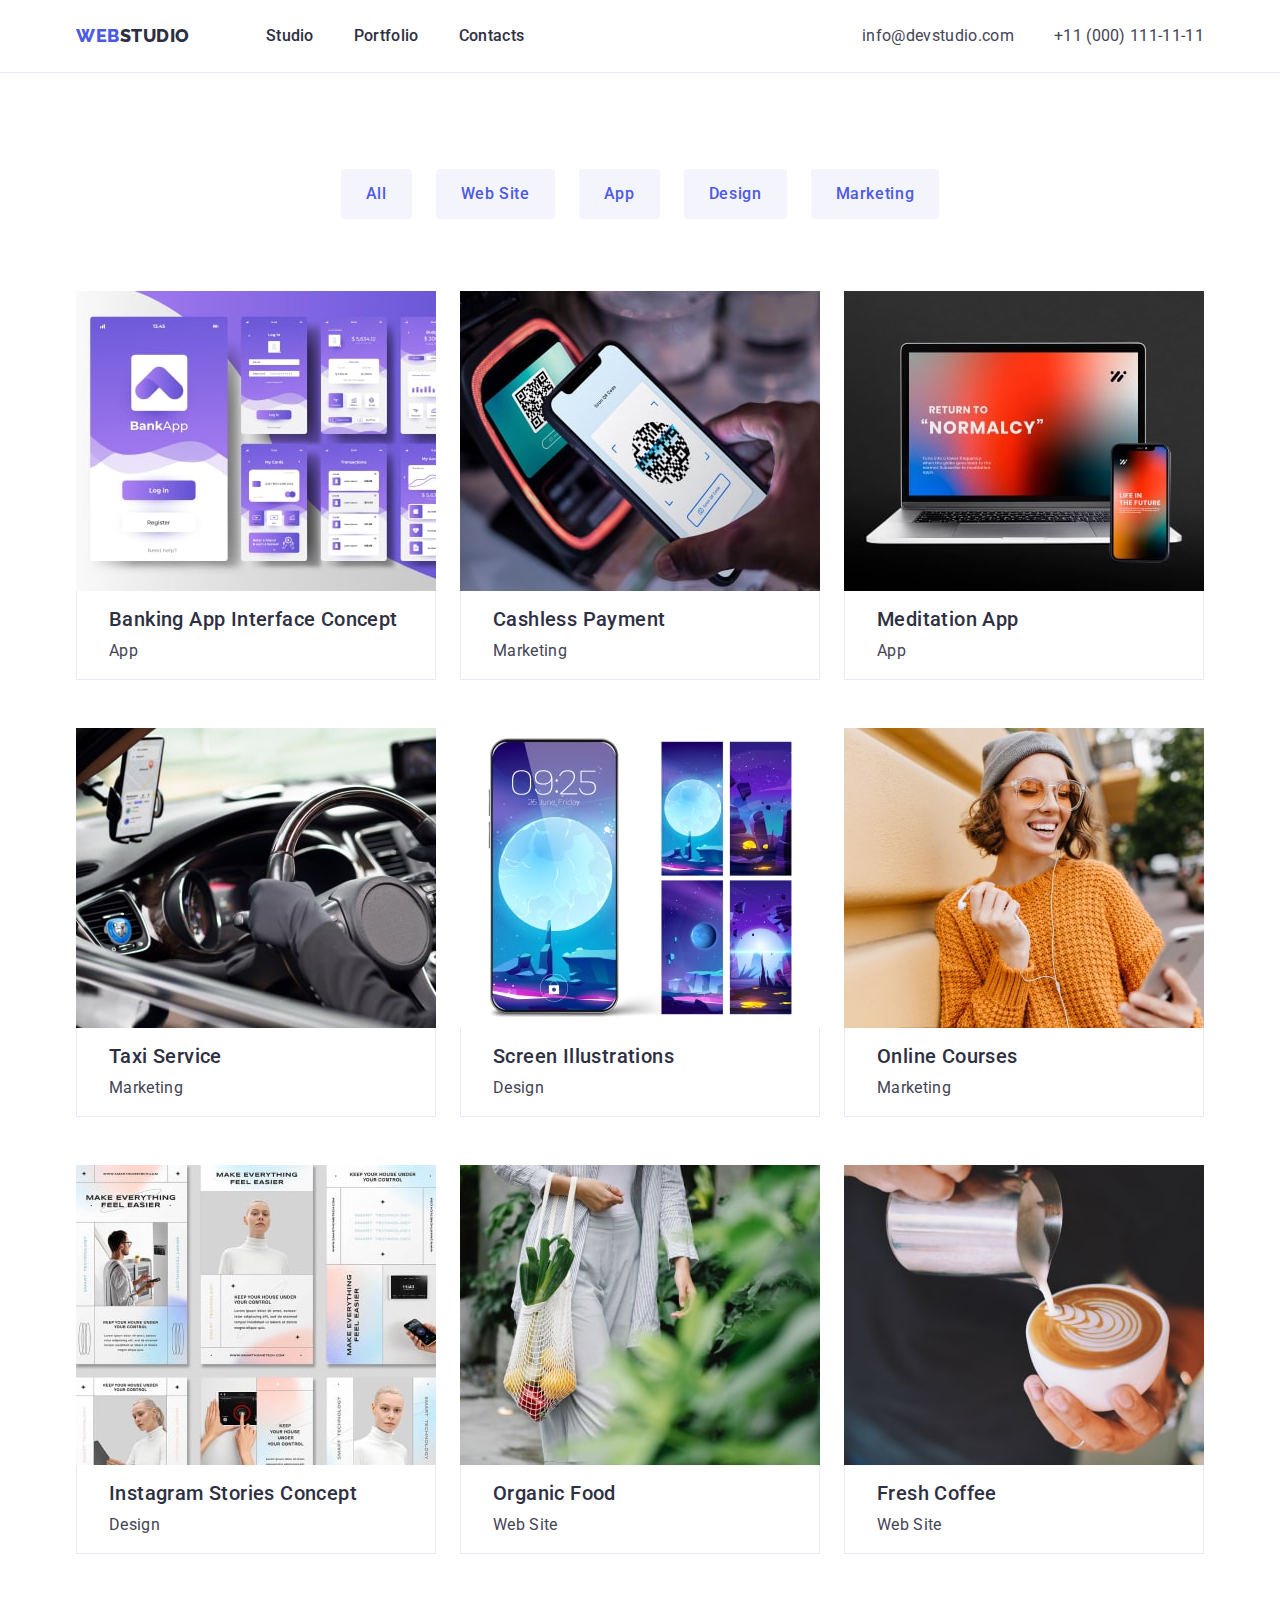
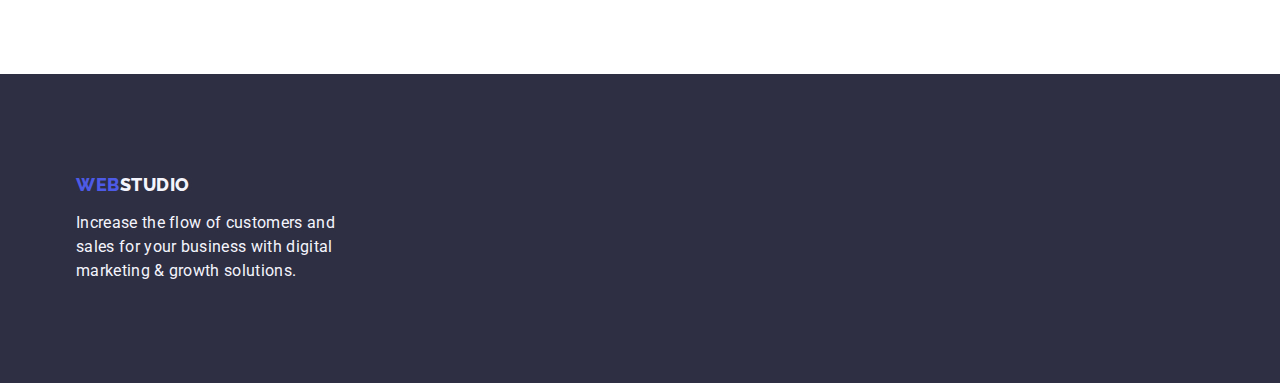
==== commit 44f41bea: "refactor" ====
--- a/portfolio.html
+++ b/portfolio.html
@@ -13,7 +13,7 @@
 	<link rel="stylesheet" href="./css/style.css">
 </head>
 <body>
-<header>
+<header class="border">
 	<div class="container wrapper">
 		<nav class="nav wrapper">
 			<a class="logo link" href="./index.html">Web<span>Studio</span></a>
@@ -32,7 +32,7 @@
 	</div>
 </header>
 <main>
-	<section class="section">
+	<section class="section second">
 		<div class="container">
 			<h1 hidden class="hero-title">Portfolio</h1>
 
@@ -59,7 +59,7 @@
 			<ul class="works list">
 				<li class="work-item"><a class="item link" href="">
 					<img class="img" src="./images/portfolio1.jpg" alt="Banking App Interface Concept" width="360">
-					<div class="wrap">
+					<div class="wrap-second">
 						<h2 class="works-title space">Banking App Interface Concept</h2>
 						<p class="text">App</p>
 					</div>
@@ -67,7 +67,7 @@
 				</li>
 				<li class="work-item"><a class="item link" href="">
 					<img class="img" src="./images/portfolio2.jpg" alt="Cashless Payment" width="360">
-					<div class="wrap">
+					<div class="wrap-second">
 						<h2 class="works-title space">Cashless Payment</h2>
 						<p class="text">Marketing</p>
 					</div>
@@ -75,7 +75,7 @@
 				</li>
 				<li class="work-item"><a class="item link" href="">
 					<img class="img" src="./images/portfolio3.jpg" alt="Meditation App" width="360">
-					<div class="wrap">
+					<div class="wrap-second">
 						<h2 class="works-title space">Meditation App</h2>
 						<p class="text">App</p>
 					</div>
@@ -83,7 +83,7 @@
 				</li>
 				<li class="work-item"><a class="item link" href="">
 					<img class="img" src="./images/portfolio4.jpg" alt="Taxi Service" width="360">
-					<div class="wrap">
+					<div class="wrap-second">
 						<h2 class="works-title space">Taxi Service</h2>
 						<p class="text">Marketing</p>
 					</div>
@@ -91,7 +91,7 @@
 				</li>
 				<li class="work-item"><a class="item link" href="">
 					<img class="img" src="./images/portfolio5.jpg" alt="Screen Illustrations" width="360">
-					<div class="wrap">
+					<div class="wrap-second">
 						<h2 class="works-title space">Screen Illustrations</h2>
 						<p class="text">Design</p>
 					</div>
@@ -99,7 +99,7 @@
 				</li>
 				<li class="work-item"><a class="item link" href="">
 					<img class="img" src="./images/portfolio6.jpg" alt="Online Courses" width="360">
-					<div class="wrap">
+					<div class="wrap-second">
 						<h2 class="works-title space">Online Courses</h2>
 						<p class="text">Marketing</p>
 					</div>
@@ -108,7 +108,7 @@
 				<li class="work-item"><a class="item link" href="">
 					<img class="img" src="./images/portfolio7.jpg" alt="Instagram Stories Concept"
 					     width="360">
-					<div class="wrap">
+					<div class="wrap-second">
 						<h2 class="works-title space">Instagram Stories Concept</h2>
 						<p class="text">Design</p>
 					</div>
@@ -116,7 +116,7 @@
 				</li>
 				<li class="work-item"><a class="item link" href="">
 					<img class="img" src="./images/portfolio8.jpg" alt="Organic Food" width="360">
-					<div class="wrap">
+					<div class="wrap-second">
 						<h2 class="works-title space">Organic Food</h2>
 						<p class="text">Web Site</p>
 					</div>
@@ -124,7 +124,7 @@
 				</li>
 				<li class="work-item"><a class="item link" href="">
 					<img class="img" src="./images/portfolio9.jpg" alt="Fresh Coffee" width="360">
-					<div class="wrap">
+					<div class="wrap-second">
 						<h2 class="works-title space">Fresh Coffee</h2>
 						<p class="text">Web Site</p>
 					</div>
@@ -135,7 +135,7 @@
 	</section>
 </main>
 <footer class="footer ">
-	<div class="footer-wrap container">
+	<div class="container">
 		<a class="logo link" href="./index.html">Web<span class="footer-text">Studio</span></a>
 		<p class="footer-text text">
 			Increase the flow of customers and sales for your business with digital marketing & growth solutions.
--- a/css/style.css
+++ b/css/style.css
@@ -6,6 +6,11 @@
     --colot-fon-white: #fff;
     --color-fon: #F4F4FD;
     --color-btn-hover: #404BBF;
+    --color-border: #E7E9FC;
+}
+
+* {
+    box-sizing: border-box;
 }
 
 /*util text-decoration: none*/
@@ -43,15 +48,18 @@
     padding-top: 120px;
 }
 
+.section.second {
+    padding-top: 96px;
+}
 .section {
     padding-bottom: 120px;
 }
 
 /*global container with 1128px*/
 .container {
-    width: 1128px;
-    padding-left: 12px;
-    padding-right: 12px;
+    width: 1158px;
+    padding-left: 15px;
+    padding-right: 15px;
     margin-left: auto;
     margin-right: auto;
 
@@ -99,6 +107,10 @@
     color: var(--font-color);
 }
 
+.border {
+    border-bottom: 1px solid var(--color-border);
+}
+
 .container.wrapper {
     display: flex;
     align-items: center;
@@ -168,6 +180,8 @@
 
 .site-adr a {
     color: var(--font-color);
+    padding-top: 24px;
+    padding-bottom: 24px;
 }
 
 .site-nav a:hover,
@@ -184,11 +198,12 @@
 .hero {
     background: var(--font-title-color);
     text-align: center;
+    padding: 188px 0;
 }
 
 .hero-title {
-    margin-top: 0;
-    margin-bottom: 48px;
+    width: 498px;
+    margin: 0 auto 48px;
     font-weight: 700;
     font-size: 56px;
     line-height: 1.07em;
@@ -269,11 +284,15 @@
 
 .team .img {
     display: block;
-    margin-bottom: 32px;
+    box-shadow: 0px 1px 6px rgba(46, 47, 66, 0.08), 0px 1px 1px rgba(46, 47, 66, 0.16), 0px 2px 1px rgba(46, 47, 66, 0.08);
 }
 
 .team .item {
     margin-right: 24px;
+}
+
+.team .item:last-child {
+    margin-right: 0;
 }
 
 .team-title {
@@ -283,20 +302,18 @@
 
 .team .wrap {
     text-align: center;
-    width: 232px;
-    margin-left: auto;
-    margin-right: auto;
-    margin-bottom: 32px;
+    width: 264px;
+    padding: 32px 16px;
+    background: var(--colot-fon-white);
+    border-radius: 0 0 4px 4px;
+    box-shadow: 0px 1px 6px rgba(46, 47, 66, 0.08), 0px 1px 1px rgba(46, 47, 66, 0.16), 0px 2px 1px rgba(46, 47, 66, 0.08);
 }
 
 /** footer*/
 .footer {
-    background: var(--font-title-color);
-}
-
-.footer-wrap {
     padding-top: 100px;
     padding-bottom: 100px;
+    background: var(--font-title-color);
 }
 
 .footer .footer-text {
@@ -317,8 +334,7 @@
 .filter {
     display: flex;
     justify-content: center;
-    padding-top: 96px;
-    padding-bottom: 72px;
+    margin-bottom: 72px;
 }
 
 .filter .item {
@@ -332,30 +348,18 @@
 .works {
     display: flex;
     flex-wrap: wrap;
-}
-
-.work-item {
-    margin-right: 24px;
-    margin-bottom: 48px;
-
-    outline: 1px solid tomato;
-}
-
-.work-item:nth-child(n + 7) {
-    margin-bottom: 0;
-}
-
-.work-item:nth-child(3n + 3) {
-    margin-right: 0;
+    gap: 48px 24px;
 }
 
 .works .img {
     display: block;
 }
 
-.works .wrap {
+.works .wrap-second {
     padding: 16px 32px;
-    max-width: 296px;
+    width: 360px;
+    border: 1px solid var(--color-border);
+    border-top: none;
 }
 
 .works-title {
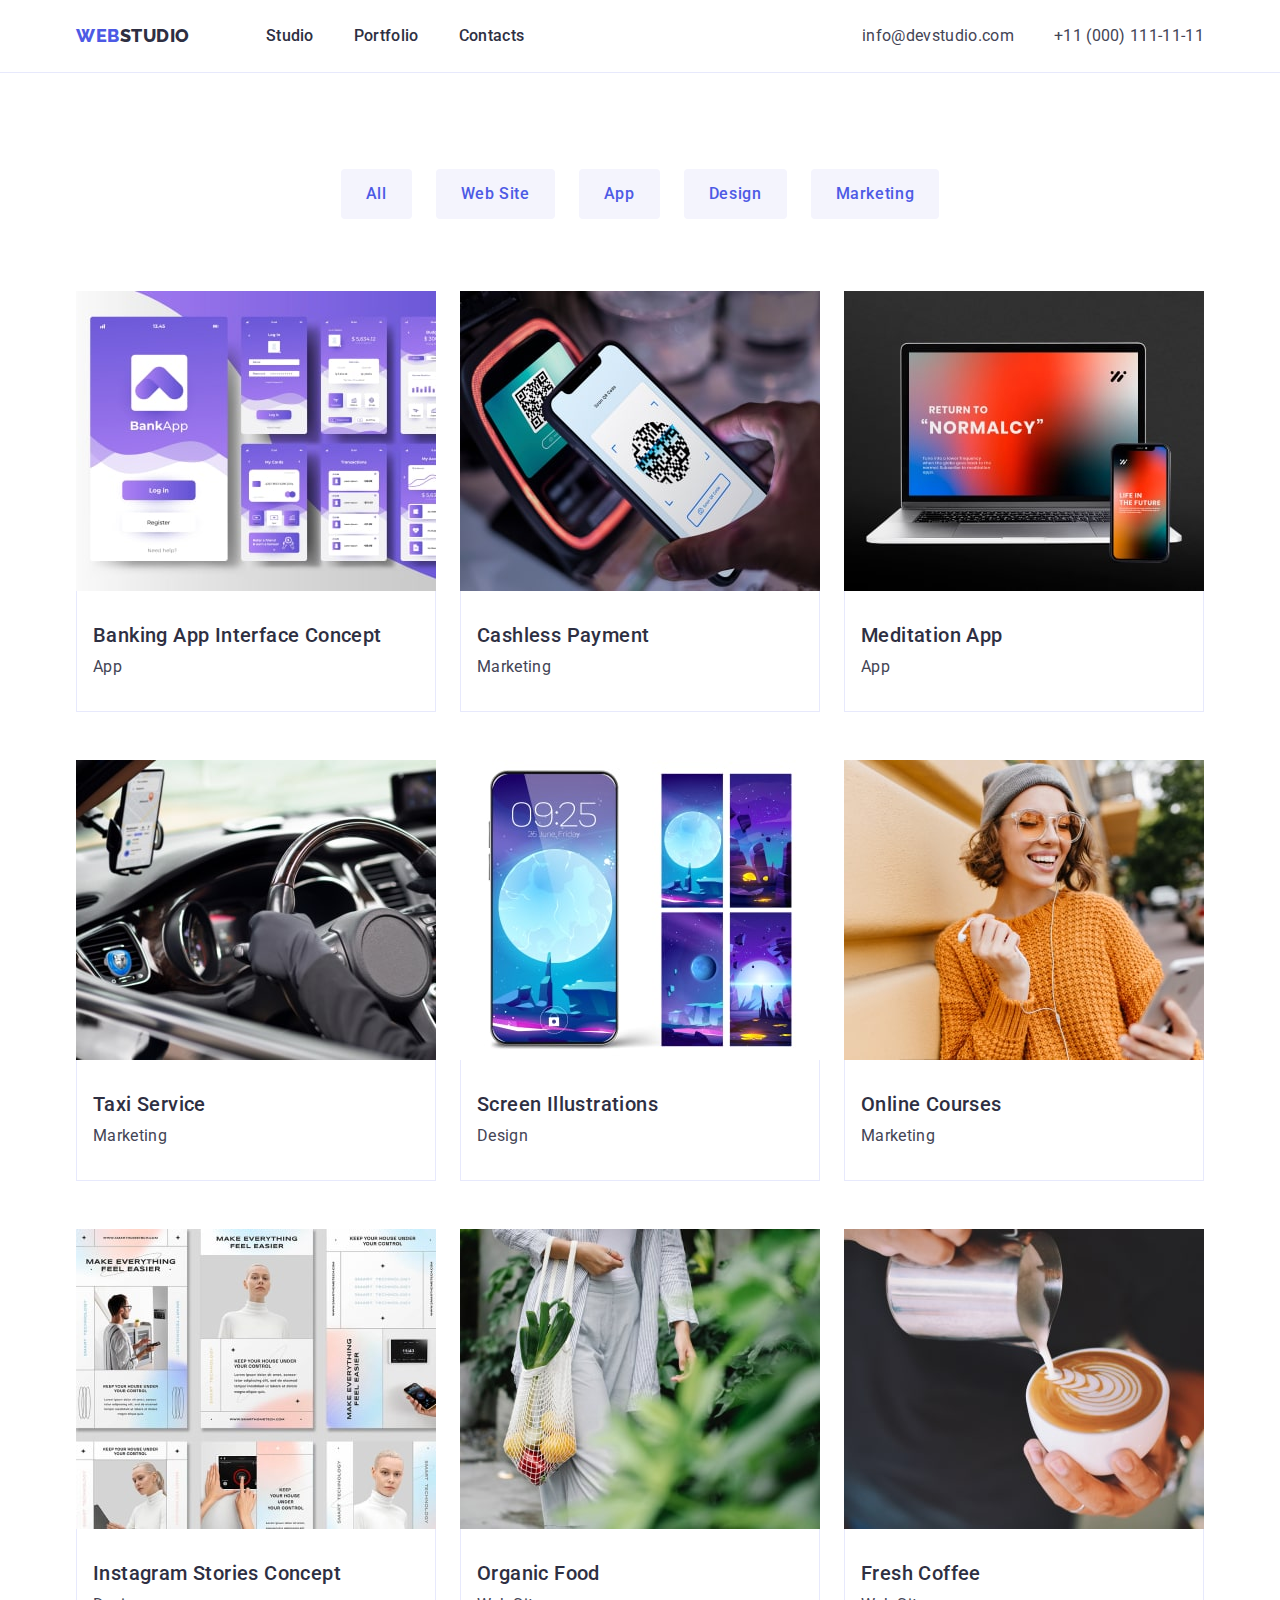
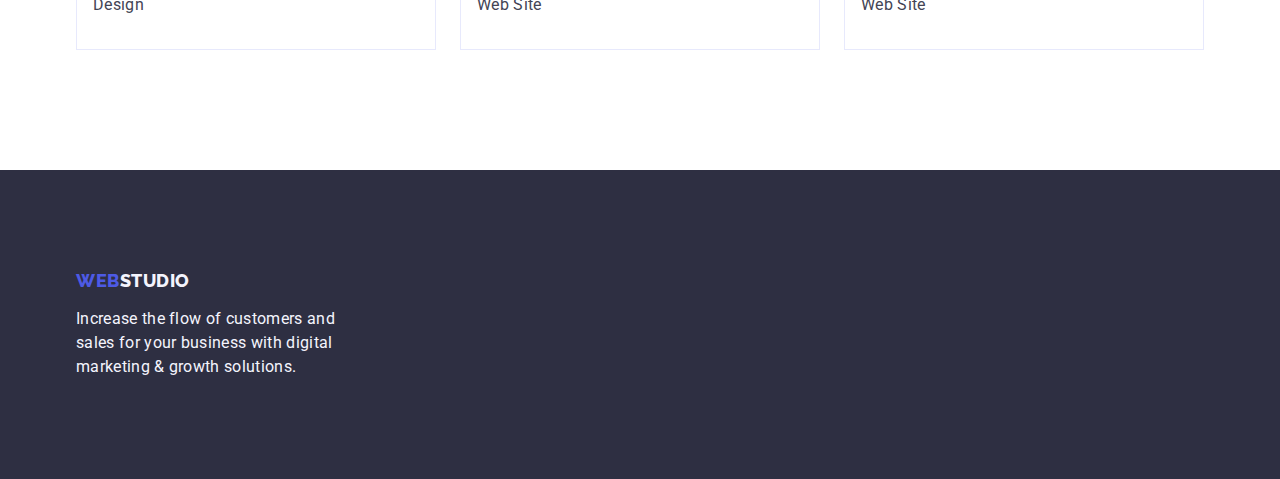
==== commit f4e5b53c: "refactor" ====
--- a/portfolio.html
+++ b/portfolio.html
@@ -9,7 +9,7 @@
 	<link rel="preconnect" href="https://fonts.gstatic.com" crossorigin>
 	<link href="https://fonts.googleapis.com/css2?family=Raleway:wght@800&family=Roboto:wght@400;500;700;900&display=swap"
 	      rel="stylesheet">
-	<link rel="stylesheet" href=https://cdnjs.cloudflare.com/ajax/libs/modern-normalize/1.1.0/modern-normalize.min.css">
+	<link rel="stylesheet" href="https://cdnjs.cloudflare.com/ajax/libs/modern-normalize/1.1.0/modern-normalize.min.css">
 	<link rel="stylesheet" href="./css/style.css">
 </head>
 <body>
--- a/css/style.css
+++ b/css/style.css
@@ -356,7 +356,7 @@
 }
 
 .works .wrap-second {
-    padding: 16px 32px;
+    padding: 32px 16px;
     width: 360px;
     border: 1px solid var(--color-border);
     border-top: none;
